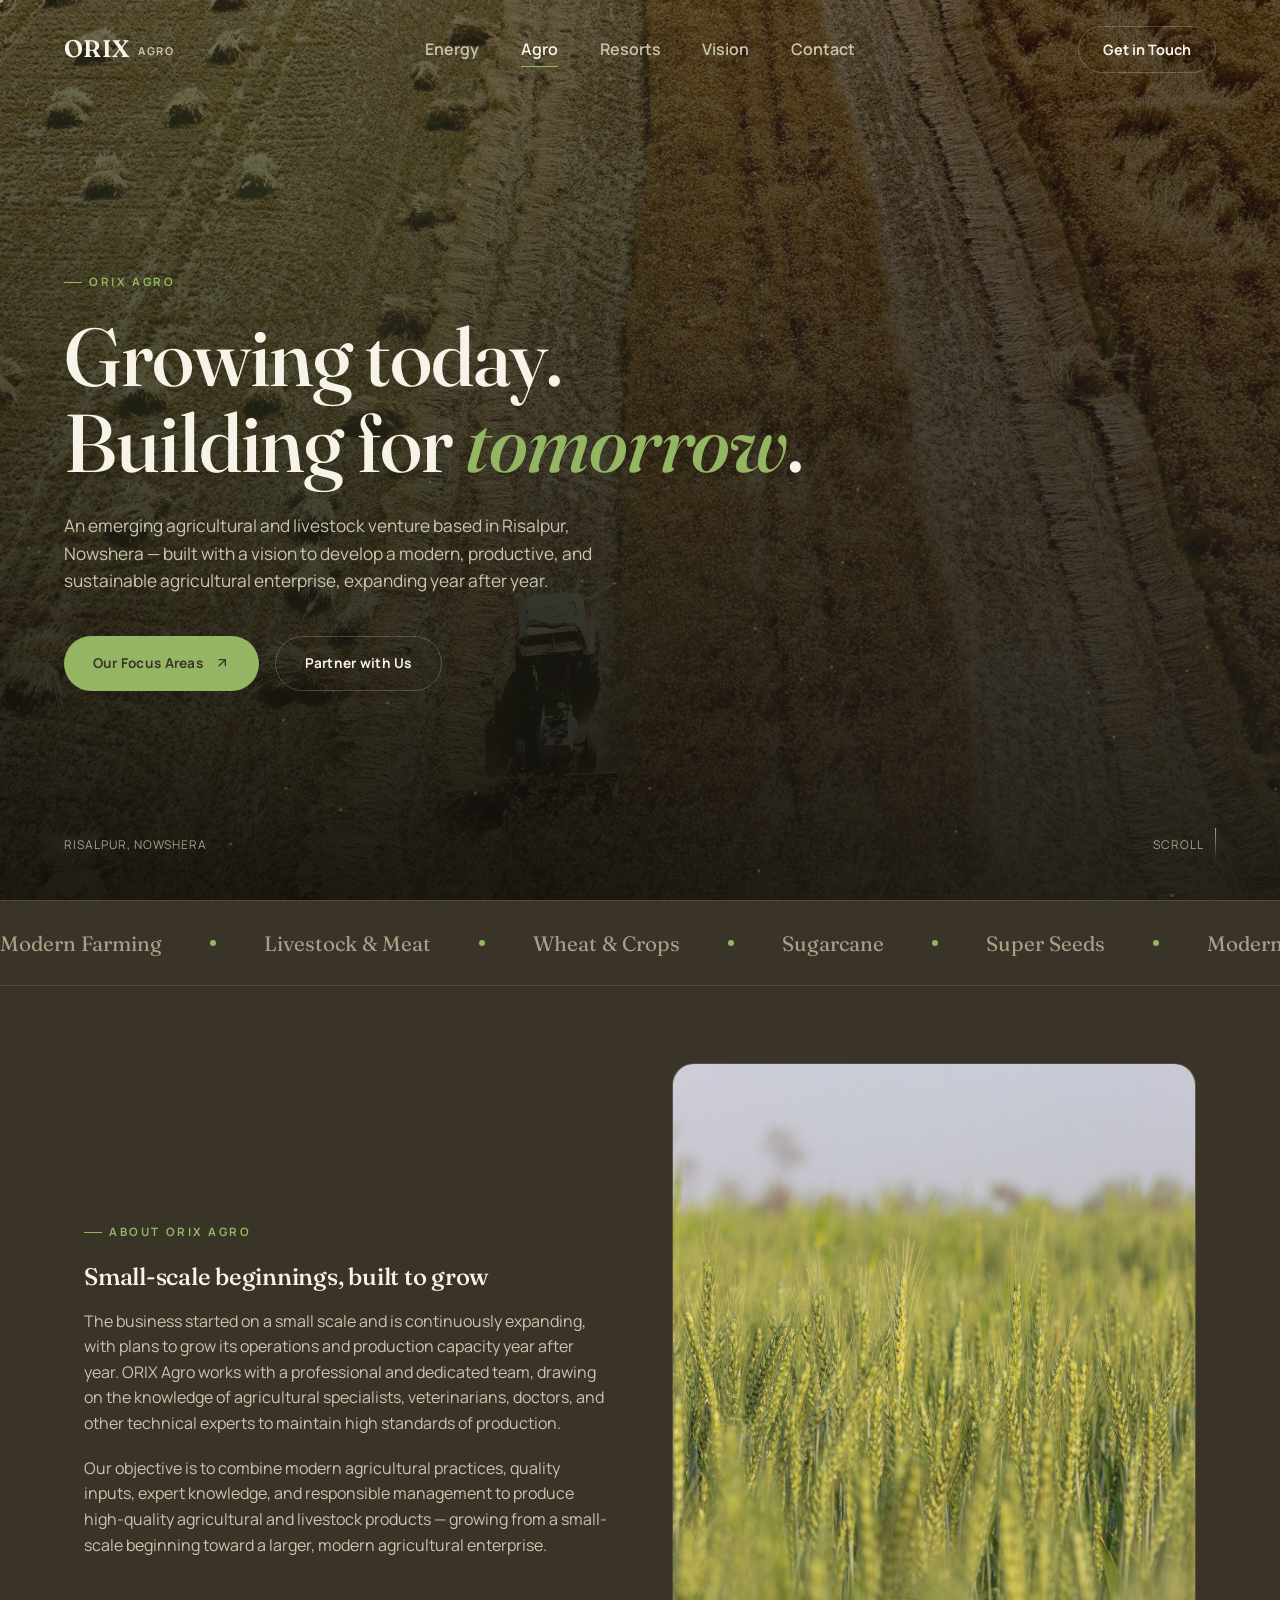
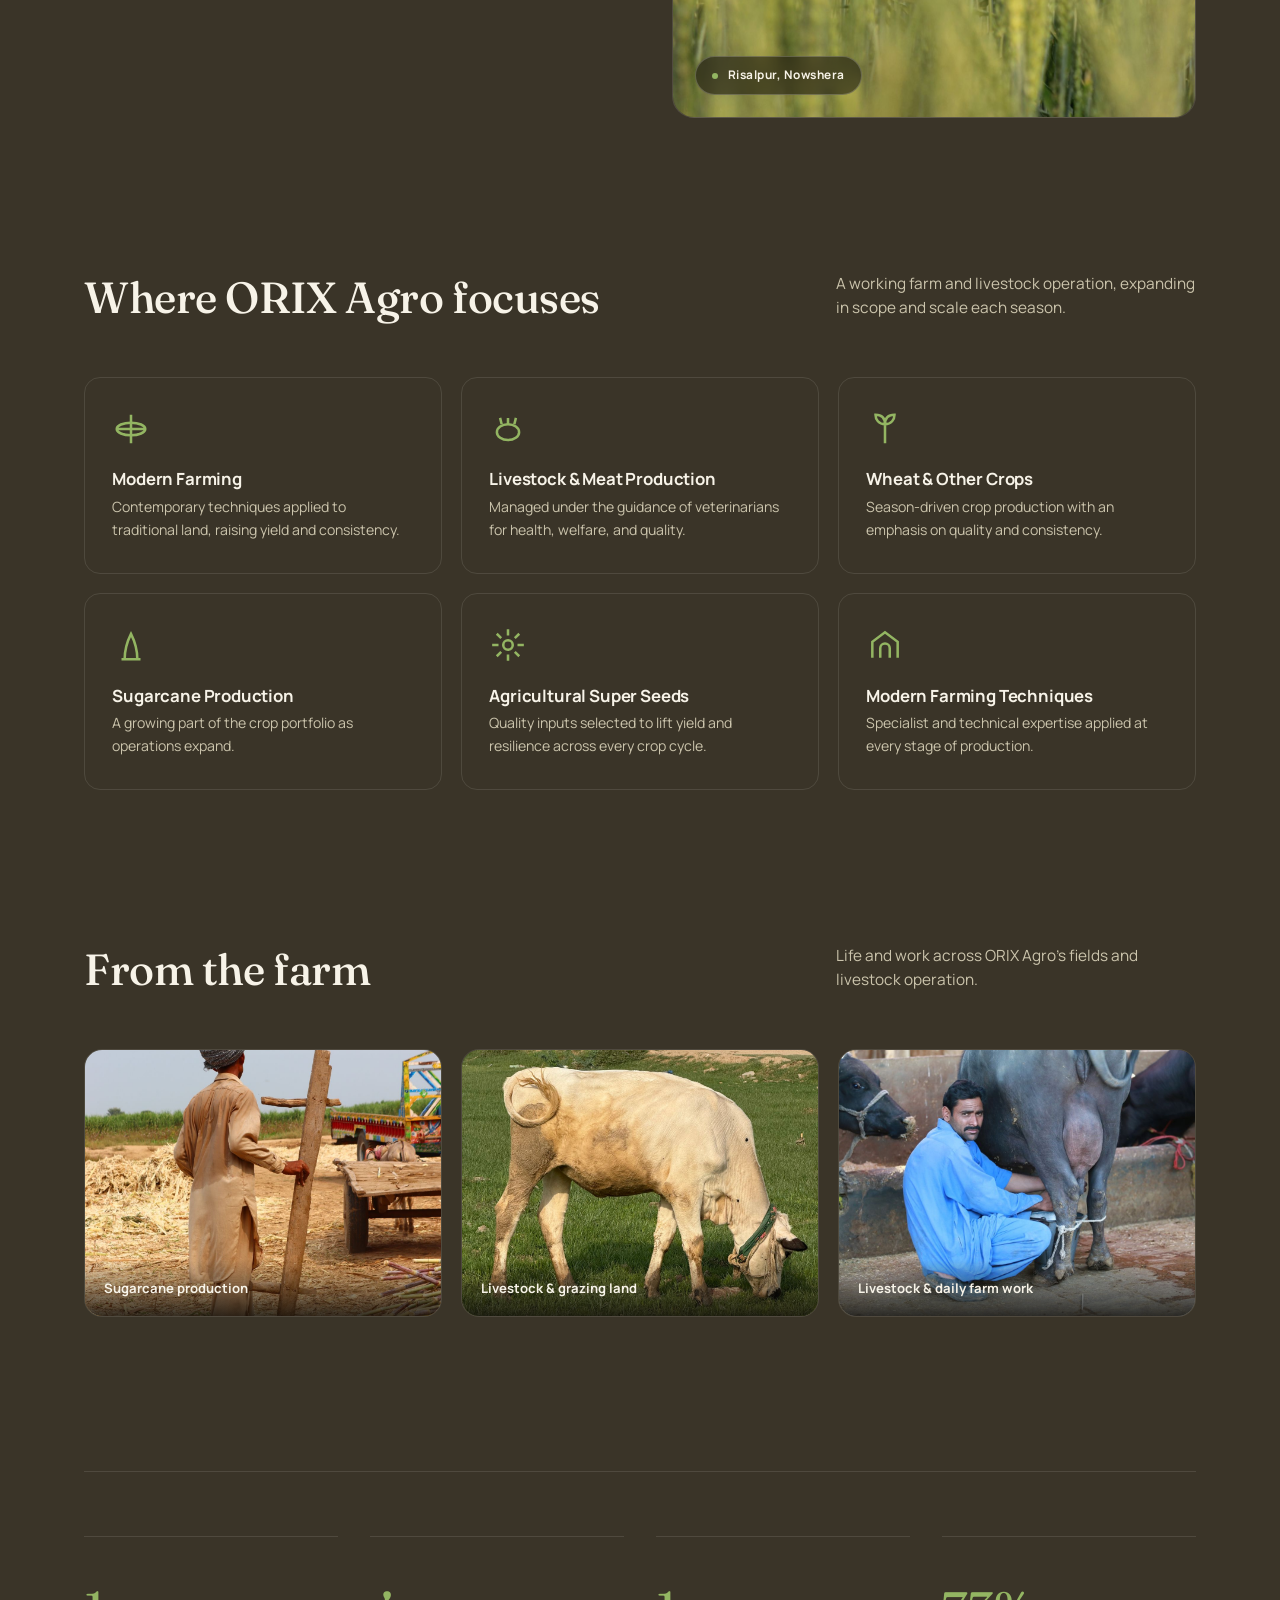
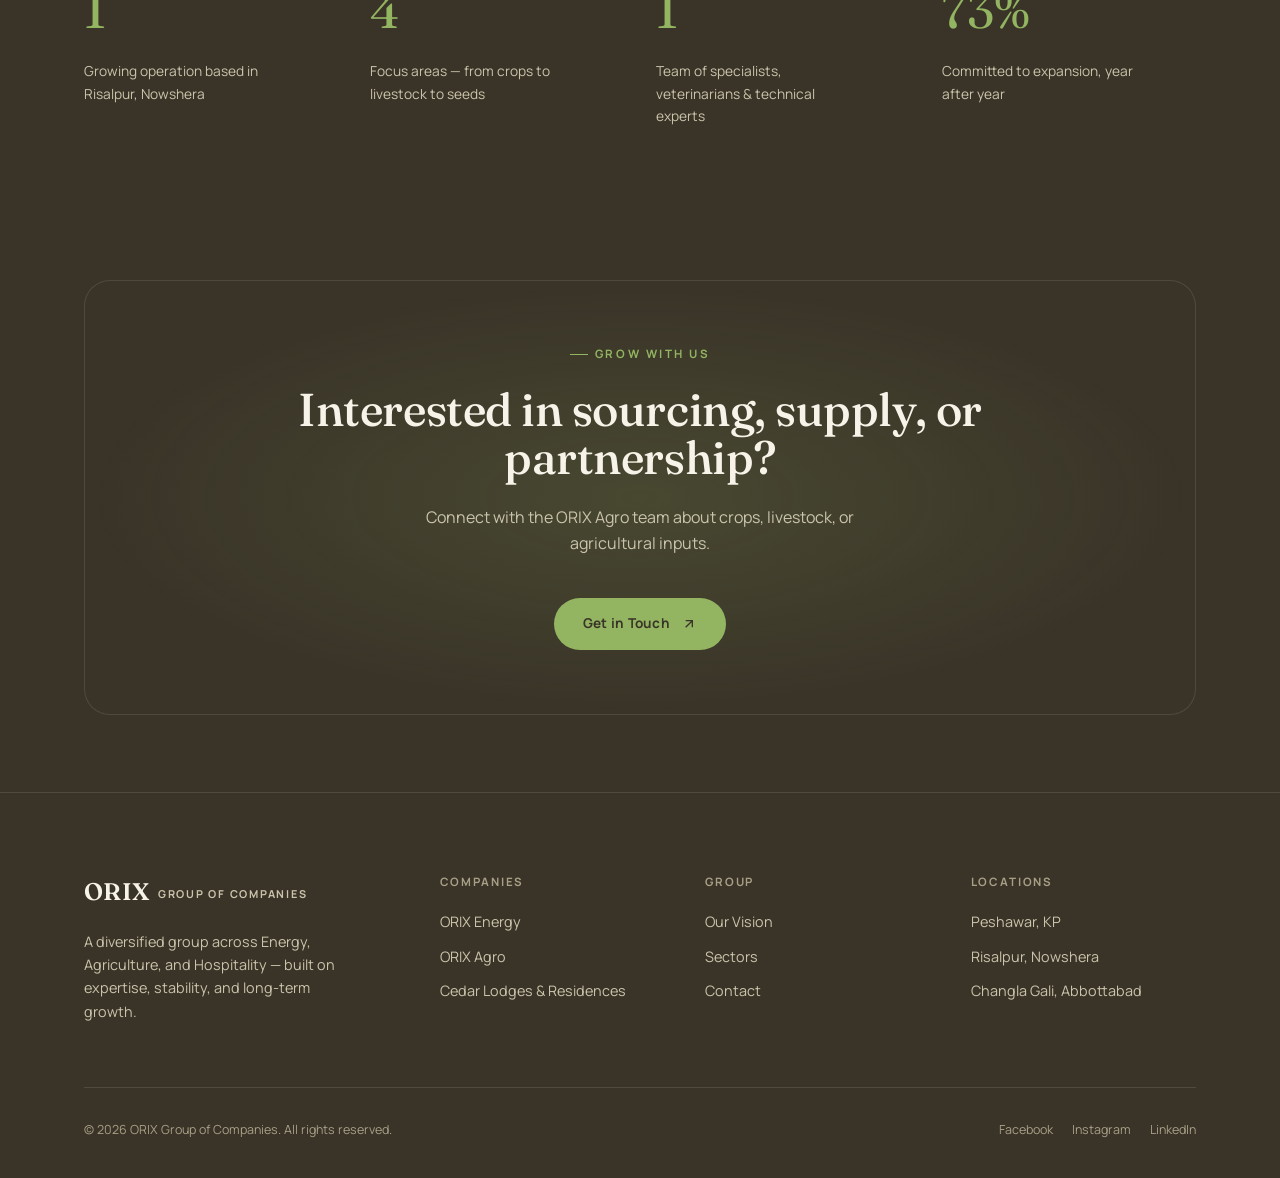
==== agro.html @ c9630747 "Initial commit: ORIX Group of Companies static site Multi-page marketing site for the group (Energy," ====
<!DOCTYPE html>
<html lang="en" data-sector="agro">
<head>
<meta charset="UTF-8">
<meta name="viewport" content="width=device-width, initial-scale=1.0">
<title>ORIX Agro — Modern Farming &amp; Livestock in Risalpur</title>
<meta name="description" content="ORIX Agro is an emerging agricultural and livestock venture in Risalpur, Nowshera — modern farming, livestock and meat production, wheat, sugarcane, and agricultural super seeds.">
<link rel="icon" href="data:image/svg+xml,<svg xmlns=%22http://www.w3.org/2000/svg%22 viewBox=%220 0 24 24%22><rect width=%2224%22 height=%2224%22 rx=%226%22 fill=%22%2393b562%22/><text x=%2212%22 y=%2217%22 font-size=%2214%22 text-anchor=%22middle%22 fill=%22%230a0b08%22 font-family=%22Georgia%22>O</text></svg>">
<link rel="stylesheet" href="css/style.css">
</head>
<body>

<div class="grain"></div>
<div class="progress"></div>
<div class="cursor-dot"></div>
<div class="cursor-ring"></div>

<div class="preloader">
  <div class="preloader-mark">ORIX<span></span></div>
</div>

<header class="nav">
  <a href="index.html" class="nav-logo"><b>ORIX</b><small>Agro</small></a>
  <nav class="nav-links">
    <a href="energy.html">Energy</a>
    <a href="agro.html" class="active">Agro</a>
    <a href="resorts.html">Resorts</a>
    <a href="index.html#vision">Vision</a>
    <a href="index.html#contact">Contact</a>
  </nav>
  <a href="index.html#contact" class="nav-cta">Get in Touch</a>
  <button class="nav-burger" aria-label="Menu"><span></span><span></span><span></span></button>
</header>

<div class="mobile-menu">
  <a href="energy.html">Energy</a>
  <a href="agro.html">Agro</a>
  <a href="resorts.html">Resorts</a>
  <a href="index.html#vision">Vision</a>
  <a href="index.html#contact">Contact</a>
</div>

<!-- ================= HERO ================= -->
<section class="hero">
  <div class="hero-photo" style="background-image:url('assets/agro/hero-farmland.jpg')"></div>
  <canvas></canvas>
  <div class="hero-veil"></div>
  <div class="hero-content">
    <div class="eyebrow reveal in">ORIX Agro</div>
    <h1 class="reveal in">Growing today.<br>Building for <em>tomorrow</em>.</h1>
    <p class="lead reveal in" style="--d:120ms">An emerging agricultural and livestock venture based in Risalpur, Nowshera — built with a vision to develop a modern, productive, and sustainable agricultural enterprise, expanding year after year.</p>
    <div class="hero-actions reveal in" style="--d:200ms">
      <a href="#focus" class="btn btn-primary">
        Our Focus Areas
        <svg viewBox="0 0 24 24" fill="none" stroke="currentColor" stroke-width="2"><path d="M7 17L17 7M7 7h10v10"/></svg>
      </a>
      <a href="index.html#contact" class="btn btn-ghost">Partner with Us</a>
    </div>
  </div>
  <div class="hero-foot">
    <span>Risalpur, Nowshera</span>
    <div class="scroll-cue"><span>Scroll</span><span class="line"></span></div>
  </div>
</section>

<div class="marquee">
  <div class="marquee-track">
    <span>Modern Farming <i></i></span>
    <span>Livestock &amp; Meat <i></i></span>
    <span>Wheat &amp; Crops <i></i></span>
    <span>Sugarcane <i></i></span>
    <span>Super Seeds <i></i></span>
    <span>Modern Farming <i></i></span>
    <span>Livestock &amp; Meat <i></i></span>
    <span>Wheat &amp; Crops <i></i></span>
    <span>Sugarcane <i></i></span>
    <span>Super Seeds <i></i></span>
  </div>
</div>

<!-- ================= ABOUT ================= -->
<section>
  <div class="container">
    <div class="split">
      <div class="split-text">
        <div class="eyebrow reveal">About ORIX Agro</div>
        <h2 class="reveal">Small-scale beginnings, built to grow</h2>
        <p class="reveal" style="--d:80ms">The business started on a small scale and is continuously expanding, with plans to grow its operations and production capacity year after year. ORIX Agro works with a professional and dedicated team, drawing on the knowledge of agricultural specialists, veterinarians, doctors, and other technical experts to maintain high standards of production.</p>
        <p class="reveal" style="--d:140ms">Our objective is to combine modern agricultural practices, quality inputs, expert knowledge, and responsible management to produce high-quality agricultural and livestock products — growing from a small-scale beginning toward a larger, modern agricultural enterprise.</p>
      </div>
      <div class="split-visual photo reveal" style="--d:100ms">
        <img src="assets/agro/green-wheat-field.jpg" alt="A lush green wheat field near Risalpur, Nowshera" loading="lazy">
        <div class="frame-tag"><i></i> Risalpur, Nowshera</div>
      </div>
    </div>
  </div>
</section>

<!-- ================= FOCUS AREAS ================= -->
<section id="focus">
  <div class="container">
    <div class="section-head">
      <h2 class="reveal">Where ORIX Agro focuses</h2>
      <p class="reveal" style="--d:80ms">A working farm and livestock operation, expanding in scope and scale each season.</p>
    </div>
    <div class="feature-grid">
      <div class="feature reveal" data-group="feat">
        <div class="icon"><svg viewBox="0 0 24 24" fill="none" stroke="currentColor" stroke-width="1.6"><path d="M3 12h18M3 12a9 4 0 0 1 18 0M3 12a9 4 0 0 0 18 0"/><path d="M12 3v18"/></svg></div>
        <h4>Modern Farming</h4>
        <p>Contemporary techniques applied to traditional land, raising yield and consistency.</p>
      </div>
      <div class="feature reveal" data-group="feat" style="--d:80ms">
        <div class="icon"><svg viewBox="0 0 24 24" fill="none" stroke="currentColor" stroke-width="1.6"><ellipse cx="12" cy="14" rx="7" ry="5"/><path d="M8 9l-1-4M16 9l1-4M12 9V5"/></svg></div>
        <h4>Livestock &amp; Meat Production</h4>
        <p>Managed under the guidance of veterinarians for health, welfare, and quality.</p>
      </div>
      <div class="feature reveal" data-group="feat" style="--d:160ms">
        <div class="icon"><svg viewBox="0 0 24 24" fill="none" stroke="currentColor" stroke-width="1.6"><path d="M12 21V9M12 9c-4 0-6-3-6-6 4 0 6 2 6 6ZM12 9c4 0 6-3 6-6-4 0-6 2-6 6Z"/></svg></div>
        <h4>Wheat &amp; Other Crops</h4>
        <p>Season-driven crop production with an emphasis on quality and consistency.</p>
      </div>
      <div class="feature reveal" data-group="feat" style="--d:240ms">
        <div class="icon"><svg viewBox="0 0 24 24" fill="none" stroke="currentColor" stroke-width="1.6"><path d="M8 21c0-7 2-12 4-16 2 4 4 9 4 16"/><path d="M6 21h12"/></svg></div>
        <h4>Sugarcane Production</h4>
        <p>A growing part of the crop portfolio as operations expand.</p>
      </div>
      <div class="feature reveal" data-group="feat" style="--d:320ms">
        <div class="icon"><svg viewBox="0 0 24 24" fill="none" stroke="currentColor" stroke-width="1.6"><circle cx="12" cy="12" r="3"/><path d="M12 2v4M12 18v4M4.9 4.9l2.8 2.8M16.3 16.3l2.8 2.8M2 12h4M18 12h4M4.9 19.1l2.8-2.8M16.3 7.7l2.8-2.8"/></svg></div>
        <h4>Agricultural Super Seeds</h4>
        <p>Quality inputs selected to lift yield and resilience across every crop cycle.</p>
      </div>
      <div class="feature reveal" data-group="feat" style="--d:400ms">
        <div class="icon"><svg viewBox="0 0 24 24" fill="none" stroke="currentColor" stroke-width="1.6"><path d="M4 20V10l8-6 8 6v10"/><path d="M9 20v-6a3 3 0 0 1 6 0v6"/></svg></div>
        <h4>Modern Farming Techniques</h4>
        <p>Specialist and technical expertise applied at every stage of production.</p>
      </div>
    </div>
  </div>
</section>

<!-- ================= GALLERY ================= -->
<section>
  <div class="container">
    <div class="section-head">
      <h2 class="reveal">From the farm</h2>
      <p class="reveal" style="--d:80ms">Life and work across ORIX Agro's fields and livestock operation.</p>
    </div>
    <div class="gallery-grid">
      <div class="gallery-item reveal" data-group="gal">
        <img src="assets/agro/sugarcane.jpg" alt="Farmer working in a sugarcane field" loading="lazy">
        <div class="cap">Sugarcane production</div>
      </div>
      <div class="gallery-item reveal" data-group="gal" style="--d:80ms">
        <img src="assets/agro/livestock.jpg" alt="Cattle grazing in a Punjab field" loading="lazy">
        <div class="cap">Livestock &amp; grazing land</div>
      </div>
      <div class="gallery-item reveal" data-group="gal" style="--d:160ms">
        <img src="assets/agro/livestock-milking.jpg" alt="Farm worker milking livestock at ORIX Agro" loading="lazy">
        <div class="cap">Livestock &amp; daily farm work</div>
      </div>
    </div>
  </div>
</section>

<!-- ================= TEAM / STATS ================= -->
<section>
  <div class="container">
    <div class="rule"></div>
    <div class="stats mt-lg">
      <div class="stat reveal" data-group="astats">
        <div class="num"><span data-count="1" data-suffix="">0</span></div>
        <div class="label">Growing operation based in Risalpur, Nowshera</div>
      </div>
      <div class="stat reveal" data-group="astats" style="--d:80ms">
        <div class="num"><span data-count="5">0</span></div>
        <div class="label">Focus areas — from crops to livestock to seeds</div>
      </div>
      <div class="stat reveal" data-group="astats" style="--d:160ms">
        <div class="num"><span data-count="1" data-suffix="">0</span></div>
        <div class="label">Team of specialists, veterinarians &amp; technical experts</div>
      </div>
      <div class="stat reveal" data-group="astats" style="--d:240ms">
        <div class="num"><span data-count="100" data-suffix="%">0</span></div>
        <div class="label">Committed to expansion, year after year</div>
      </div>
    </div>
  </div>
</section>

<!-- ================= CTA ================= -->
<section>
  <div class="container">
    <div class="cta-banner reveal">
      <div class="eyebrow" style="justify-content:center;">Grow with us</div>
      <h2>Interested in sourcing, supply, or partnership?</h2>
      <p>Connect with the ORIX Agro team about crops, livestock, or agricultural inputs.</p>
      <div class="hero-actions">
        <a href="index.html#contact" class="btn btn-primary">
          Get in Touch
          <svg viewBox="0 0 24 24" fill="none" stroke="currentColor" stroke-width="2"><path d="M7 17L17 7M7 7h10v10"/></svg>
        </a>
      </div>
    </div>
  </div>
</section>

<footer>
  <div class="container">
    <div class="footer-top">
      <div class="footer-brand">
        <a href="index.html" class="nav-logo"><b>ORIX</b><small>Group of Companies</small></a>
        <p>A diversified group across Energy, Agriculture, and Hospitality — built on expertise, stability, and long-term growth.</p>
      </div>
      <div class="footer-col">
        <h5>Companies</h5>
        <a href="energy.html">ORIX Energy</a>
        <a href="agro.html">ORIX Agro</a>
        <a href="resorts.html">Cedar Lodges &amp; Residences</a>
      </div>
      <div class="footer-col">
        <h5>Group</h5>
        <a href="index.html#vision">Our Vision</a>
        <a href="index.html#sectors">Sectors</a>
        <a href="index.html#contact">Contact</a>
      </div>
      <div class="footer-col">
        <h5>Locations</h5>
        <p>Peshawar, KP</p>
        <p>Risalpur, Nowshera</p>
        <p>Changla Gali, Abbottabad</p>
      </div>
    </div>
    <div class="footer-bottom">
      <span>© 2026 ORIX Group of Companies. All rights reserved.</span>
      <div class="socials">
        <a href="#">Facebook</a>
        <a href="#">Instagram</a>
        <a href="#">LinkedIn</a>
      </div>
    </div>
  </div>
</footer>

<script src="js/main.js"></script>
</body>
</html>
---- css/style.css ----
/* ============================================================
   ORIX GROUP — shared stylesheet
   ============================================================ */

@import url('https://fonts.googleapis.com/css2?family=Fraunces:opsz,wght@9..144,300..700&family=Manrope:wght@400;500;600;700;800&display=swap');

:root{
  --ink:#3a3428;
  --ink-2:#443e2f;
  --ink-3:#4e4837;
  --paper:#f7f3e8;
  --paper-dim:#cbc4ac;
  --paper-faint:#a89f87;
  --line:rgba(247,243,232,0.11);
  --line-strong:rgba(247,243,232,0.22);
  --gold:#c9a24b;
  --gold-2:#e9cd82;

  --accent:#c9a24b;
  --accent-soft:rgba(201,162,75,0.14);
  --accent-2:#7fb0c9;

  --serif:'Fraunces', Georgia, serif;
  --sans:'Manrope', -apple-system, BlinkMacSystemFont, 'Segoe UI', sans-serif;

  --container: 1240px;
  --pad: clamp(1.5rem, 5vw, 4rem);
  --ease: cubic-bezier(.16,.84,.36,1);
}

html[data-sector="energy"]{
  --accent:#e3a23a;
  --accent-soft:rgba(227,162,58,0.16);
  --accent-2:#4fb6e6;
}
html[data-sector="agro"]{
  --accent:#93b562;
  --accent-soft:rgba(147,181,98,0.16);
  --accent-2:#d9b36c;
}
html[data-sector="resorts"]{
  --accent:#5a9678;
  --accent-soft:rgba(90,150,120,0.18);
  --accent-2:#b5793b;
}

*{margin:0;padding:0;box-sizing:border-box;}
html{
  scroll-behavior:smooth;
  background:var(--ink);
}
body{
  background:var(--ink);
  color:var(--paper);
  font-family:var(--sans);
  font-size:16px;
  line-height:1.6;
  -webkit-font-smoothing:antialiased;
  overflow-x:hidden;
  min-height:100vh;
}
img{max-width:100%;display:block;}
a{color:inherit;text-decoration:none;}
ul{list-style:none;}
button{font:inherit;background:none;border:none;color:inherit;cursor:pointer;}
::selection{background:var(--accent);color:var(--ink);}

h1,h2,h3,h4{
  font-family:var(--serif);
  font-weight:500;
  letter-spacing:-0.01em;
  line-height:1.05;
}

.container{
  max-width:var(--container);
  margin:0 auto;
  padding:0 var(--pad);
}

.eyebrow{
  display:flex;
  align-items:center;
  gap:.6em;
  font-family:var(--sans);
  font-size:.72rem;
  font-weight:700;
  letter-spacing:.22em;
  text-transform:uppercase;
  color:var(--accent);
  margin-bottom:1.4rem;
}
.eyebrow::before{
  content:'';
  width:1.6em;
  height:1px;
  background:var(--accent);
  display:block;
}

/* ---------- grain overlay ---------- */
.grain{
  position:fixed;
  inset:0;
  z-index:9990;
  pointer-events:none;
  opacity:.05;
  mix-blend-mode:overlay;
  background-image:url("data:image/svg+xml;utf8,<svg xmlns='http://www.w3.org/2000/svg' width='140' height='140'><filter id='n'><feTurbulence type='fractalNoise' baseFrequency='0.9' numOctaves='2' stitchTiles='stitch'/></filter><rect width='100%25' height='100%25' filter='url(%23n)'/></svg>");
}

/* ---------- scroll progress ---------- */
.progress{
  position:fixed;
  top:0; left:0;
  height:2px;
  width:0%;
  background:linear-gradient(90deg,var(--accent),var(--gold-2));
  z-index:9999;
  transition:width .08s linear;
}

/* ---------- custom cursor ---------- */
.cursor-dot,.cursor-ring{
  position:fixed;
  top:0;left:0;
  pointer-events:none;
  z-index:9998;
  border-radius:50%;
  transform:translate(-50%,-50%);
  will-change:transform;
}
.cursor-dot{
  width:6px;height:6px;
  background:var(--accent);
}
.cursor-ring{
  width:32px;height:32px;
  border:1px solid var(--line-strong);
  transition:width .25s var(--ease), height .25s var(--ease), border-color .25s var(--ease), opacity .25s;
}
.cursor-ring.is-active{
  width:56px;height:56px;
  border-color:var(--accent);
}
@media (pointer:coarse){
  .cursor-dot,.cursor-ring{display:none;}
}

/* ---------- preloader ---------- */
.preloader{
  position:fixed;inset:0;
  background:var(--ink);
  z-index:10000;
  display:flex;
  align-items:center;
  justify-content:center;
  transition:opacity .6s var(--ease), visibility .6s;
}
.preloader.done{opacity:0;visibility:hidden;}
.preloader-mark{
  font-family:var(--serif);
  font-size:1.6rem;
  letter-spacing:.05em;
  color:var(--paper);
  display:flex;
  gap:.5rem;
  align-items:baseline;
}
.preloader-mark span{
  display:inline-block;
  width:6px;height:6px;
  border-radius:50%;
  background:var(--accent);
  animation:pulse 1.1s ease-in-out infinite;
}

@keyframes pulse{
  0%,100%{transform:scale(1);opacity:1;}
  50%{transform:scale(1.6);opacity:.4;}
}

/* ---------- navbar ---------- */
.nav{
  position:fixed;
  top:0;left:0;right:0;
  z-index:900;
  padding:1.6rem var(--pad);
  display:grid;
  grid-template-columns:1fr auto 1fr;
  align-items:center;
  transition:padding .4s var(--ease), background .4s var(--ease), border-color .4s var(--ease);
  border-bottom:1px solid transparent;
}
.nav.scrolled{
  padding:1rem var(--pad);
  background:rgba(58,52,40,0.86);
  backdrop-filter:blur(14px) saturate(140%);
  border-bottom:1px solid var(--line);
}
.nav-logo{
  grid-column:1;
  justify-self:start;
  font-family:var(--serif);
  font-size:1.5rem;
  letter-spacing:.02em;
  display:flex;
  align-items:baseline;
  gap:.5rem;
}
.nav-logo b{font-weight:600;}
.nav-logo small{
  font-family:var(--sans);
  font-size:.68rem;
  letter-spacing:.16em;
  color:var(--paper-dim);
  font-weight:700;
  text-transform:uppercase;
  transform:translateY(-2px);
}
.nav-links{
  grid-column:2;
  justify-self:center;
  display:flex;
  align-items:center;
  gap:2.6rem;
}
.nav-links a{
  position:relative;
  font-size:1rem;
  font-weight:600;
  color:var(--paper-dim);
  transition:color .3s;
  padding:.3rem 0;
}
.nav-links a::after{
  content:'';
  position:absolute;
  left:0;bottom:0;
  width:0%;height:1px;
  background:var(--accent);
  transition:width .35s var(--ease);
}
.nav-links a:hover,.nav-links a.active{color:var(--paper);}
.nav-links a:hover::after,.nav-links a.active::after{width:100%;}

.nav-cta{
  grid-column:3;
  justify-self:end;
  border:1px solid var(--line-strong);
  padding:.7rem 1.5rem;
  border-radius:999px;
  font-size:.9rem;
  font-weight:700;
  transition:border-color .3s, background .3s;
}
.nav-cta:hover{border-color:var(--accent);background:var(--accent-soft);}

.nav-burger{
  grid-column:3;
  justify-self:end;
  display:none;
  flex-direction:column;
  gap:5px;
  width:26px;
  z-index:901;
}
.nav-burger span{
  height:1px;width:100%;
  background:var(--paper);
  transition:transform .3s var(--ease), opacity .3s;
}

.mobile-menu{
  position:fixed;
  inset:0;
  background:var(--ink-2);
  z-index:850;
  display:flex;
  flex-direction:column;
  align-items:flex-start;
  justify-content:center;
  gap:1.6rem;
  padding:0 var(--pad);
  transform:translateY(-100%);
  transition:transform .5s var(--ease);
}
.mobile-menu.open{transform:translateY(0);}
.mobile-menu a{
  font-family:var(--serif);
  font-size:2.2rem;
  color:var(--paper-dim);
}
.mobile-menu a:hover{color:var(--accent);}

/* ---------- buttons ---------- */
.btn{
  display:inline-flex;
  align-items:center;
  gap:.7rem;
  padding:.95rem 1.8rem;
  border-radius:999px;
  font-size:.85rem;
  font-weight:700;
  letter-spacing:.02em;
  position:relative;
  overflow:hidden;
  transition:transform .25s var(--ease);
}
.btn-primary{
  background:var(--accent);
  color:var(--ink);
}
.btn-primary:hover{transform:translateY(-2px);}
.btn-ghost{
  border:1px solid var(--line-strong);
  color:var(--paper);
}
.btn-ghost:hover{border-color:var(--accent);color:var(--accent);}
.btn svg{width:16px;height:16px;transition:transform .3s var(--ease);}
.btn:hover svg{transform:translate(3px,-3px);}

/* ---------- hero ---------- */
.hero{
  position:relative;
  min-height:100vh;
  display:flex;
  flex-direction:column;
  justify-content:center;
  padding:8rem var(--pad) 4rem;
  overflow:hidden;
}
.hero-photo{
  position:absolute;
  inset:0;
  z-index:0;
  background-size:cover;
  background-position:center;
}
.hero-photo::after{
  content:'';
  position:absolute;
  inset:0;
  background:linear-gradient(180deg, rgba(18,16,11,.62) 0%, rgba(18,16,11,.82) 60%, rgba(18,16,11,.94) 100%);
}
.hero-photo.triptych{display:flex;}
.hero-photo.triptych > div{
  flex:1;
  height:100%;
  background-size:cover;
  background-position:center;
  filter:grayscale(30%) brightness(.72) contrast(1.08);
}
.hero-photo.triptych > div:not(:last-child){
  border-right:1px solid rgba(10,9,6,.5);
}
.hero-photo.triptych .tint{
  position:absolute;
  inset:0;
  background:var(--gold);
  mix-blend-mode:color;
  opacity:.22;
  pointer-events:none;
}
.hero canvas{
  position:absolute;
  inset:0;
  z-index:1;
  opacity:.5;
}
.hero-veil{
  position:absolute;
  inset:0;
  z-index:1;
  background:radial-gradient(circle at 20% 20%, var(--accent-soft), transparent 55%),
              radial-gradient(circle at 85% 80%, rgba(244,241,230,.05), transparent 45%);
}
.hero-content{position:relative;z-index:2;max-width:900px;}
.hero-content .eyebrow{color:var(--accent);}
.hero h1{
  font-size:clamp(2.6rem, 6.4vw, 5.4rem);
  color:var(--paper);
}
.hero h1 em{
  font-style:italic;
  color:var(--accent);
}
.hero p.lead{
  margin-top:1.6rem;
  max-width:560px;
  font-size:1.08rem;
  color:var(--paper-dim);
}
.hero-actions{
  margin-top:2.6rem;
  display:flex;
  gap:1rem;
  flex-wrap:wrap;
}
.hero-foot{
  position:absolute;
  bottom:2.4rem;
  left:var(--pad);
  right:var(--pad);
  z-index:2;
  display:flex;
  justify-content:space-between;
  align-items:center;
  color:var(--paper-faint);
  font-size:.75rem;
  letter-spacing:.08em;
  text-transform:uppercase;
}
.scroll-cue{
  display:flex;
  align-items:center;
  gap:.7rem;
}
.scroll-cue .line{
  width:1px;height:34px;
  background:linear-gradient(var(--paper-faint), transparent);
  position:relative;
  overflow:hidden;
}
.scroll-cue .line::after{
  content:'';
  position:absolute;
  top:-100%;left:0;
  width:100%;height:100%;
  background:var(--accent);
  animation:scrollcue 2.4s ease-in-out infinite;
}
@keyframes scrollcue{
  0%{top:-100%;}
  60%{top:100%;}
  100%{top:100%;}
}

/* ---------- sections ---------- */
section{
  position:relative;
  padding:clamp(3.5rem, 6vw, 5.5rem) 0;
}
.section-head{
  display:flex;
  justify-content:space-between;
  align-items:flex-end;
  gap:2rem;
  margin-bottom:3.5rem;
  flex-wrap:wrap;
}
.section-head h2{
  font-size:clamp(1.9rem, 3.4vw, 2.8rem);
  max-width:640px;
}
.section-head p{
  max-width:360px;
  color:var(--paper-dim);
  font-size:.96rem;
}

/* ---------- reveal ---------- */
.reveal{
  opacity:0;
  transform:translateY(28px);
  transition:opacity .8s var(--ease), transform .8s var(--ease);
  transition-delay:var(--d, 0ms);
}
.reveal.in{opacity:1;transform:translateY(0);}

/* ---------- divider strip ---------- */
.rule{
  height:1px;
  background:var(--line);
  width:100%;
}

/* ---------- marquee ---------- */
.marquee{
  border-top:1px solid var(--line);
  border-bottom:1px solid var(--line);
  padding:1.6rem 0;
  overflow:hidden;
  white-space:nowrap;
}
.marquee-track{
  display:inline-flex;
  gap:3rem;
  animation:marquee 28s linear infinite;
}
.marquee-track span{
  font-family:var(--serif);
  font-size:1.3rem;
  color:var(--paper-faint);
  display:flex;
  align-items:center;
  gap:3rem;
}
.marquee-track span i{
  width:6px;height:6px;
  border-radius:50%;
  background:var(--accent);
  display:inline-block;
}
@keyframes marquee{
  from{transform:translateX(0);}
  to{transform:translateX(-50%);}
}

/* ---------- stats ---------- */
.stats{
  display:grid;
  grid-template-columns:repeat(4,1fr);
  gap:2rem;
}
.stat{
  padding:2rem 0 0;
  border-top:1px solid var(--line);
}
.stat .num{
  font-family:var(--serif);
  font-size:clamp(2.2rem,4vw,3.2rem);
  color:var(--accent);
  display:flex;
  align-items:baseline;
  gap:.15rem;
}
.stat .label{
  margin-top:.6rem;
  color:var(--paper-dim);
  font-size:.86rem;
  max-width:200px;
}

/* ---------- sector cards (home) ---------- */
.sector-grid{
  display:grid;
  grid-template-columns:repeat(3,1fr);
  gap:1.5rem;
}
.sector-card{
  position:relative;
  border:1px solid var(--line);
  border-radius:22px;
  display:flex;
  flex-direction:column;
  overflow:hidden;
  transition:border-color .4s var(--ease), transform .5s var(--ease);
  background:linear-gradient(160deg, var(--ink-2), var(--ink) 70%);
}
.sector-card:hover{
  transform:translateY(-6px);
  border-color:var(--card-accent, var(--accent));
}
.sector-card .card-photo{
  position:relative;
  aspect-ratio:16/10;
  overflow:hidden;
}
.sector-card .card-photo img{
  width:100%;height:100%;
  object-fit:cover;
  display:block;
  transition:transform .7s var(--ease);
}
.sector-card:hover .card-photo img{transform:scale(1.07);}
.sector-card .card-photo::after{
  content:'';
  position:absolute;inset:0;
  background:linear-gradient(180deg, rgba(10,9,6,0) 50%, var(--ink-2) 100%);
}
.sector-card .card-body{
  position:relative;
  flex:1;
  padding:1.7rem 2rem 2.2rem;
  display:flex;
  flex-direction:column;
  justify-content:space-between;
}
.sector-card .glow{
  position:absolute;
  top:-60%;right:-30%;
  width:75%;height:75%;
  background:radial-gradient(circle, var(--card-accent, var(--accent)) 0%, transparent 70%);
  opacity:.16;
  transition:opacity .4s;
}
.sector-card:hover .glow{opacity:.3;}
.sector-card .icon{
  width:44px;height:44px;
  color:var(--card-accent, var(--accent));
  position:relative;
  z-index:1;
}
.sector-card .icon svg{width:100%;height:100%;}
.sector-card .tag{
  position:relative;z-index:1;
  font-size:.72rem;
  letter-spacing:.16em;
  text-transform:uppercase;
  color:var(--card-accent, var(--accent));
  font-weight:700;
  margin:1.2rem 0 .5rem;
}
.sector-card h3{
  position:relative;z-index:1;
  font-size:1.6rem;
  margin-bottom:.7rem;
}
.sector-card p{
  position:relative;z-index:1;
  color:var(--paper-dim);
  font-size:.92rem;
  margin-bottom:1.6rem;
}
.sector-card .go{
  position:relative;z-index:1;
  display:flex;
  align-items:center;
  gap:.6rem;
  font-size:.82rem;
  font-weight:700;
  color:var(--paper);
}
.sector-card .go svg{
  width:14px;height:14px;
  transition:transform .3s var(--ease);
}
.sector-card:hover .go svg{transform:translate(4px,-4px);}

/* ---------- pillars / values ---------- */
.pillars{
  display:grid;
  grid-template-columns:repeat(4,1fr);
  gap:1px;
  background:var(--line);
  border:1px solid var(--line);
  border-radius:18px;
  overflow:hidden;
}
.pillar{
  background:var(--ink);
  padding:2.4rem 1.8rem;
  transition:background .3s;
}
.pillar:hover{background:var(--ink-2);}
.pillar .n{
  font-family:var(--serif);
  color:var(--paper-faint);
  font-size:.9rem;
  margin-bottom:1.4rem;
}
.pillar h4{font-size:1.15rem;margin-bottom:.6rem;}
.pillar p{color:var(--paper-dim);font-size:.88rem;}

/* ---------- feature list (sector pages) ---------- */
.feature-grid{
  display:grid;
  grid-template-columns:repeat(3,1fr);
  gap:1.2rem;
}
.feature{
  border:1px solid var(--line);
  border-radius:16px;
  padding:2rem 1.7rem;
  transition:border-color .35s, transform .35s var(--ease);
}
.feature:hover{
  border-color:var(--accent);
  transform:translateY(-4px);
}
.feature .icon{
  width:38px;height:38px;
  color:var(--accent);
  margin-bottom:1.4rem;
}
.feature .icon svg{width:100%;height:100%;}
.feature h4{font-size:1.05rem;margin-bottom:.5rem;font-family:var(--sans);font-weight:700;}
.feature p{color:var(--paper-dim);font-size:.88rem;}

/* ---------- split (image-panel + text) ---------- */
.split{
  display:grid;
  grid-template-columns:1fr 1fr;
  gap:4rem;
  align-items:center;
}
.split.reverse{direction:rtl;}
.split.reverse > *{direction:ltr;}
.split-visual{
  position:relative;
  aspect-ratio:4/5;
  border-radius:22px;
  overflow:hidden;
  border:1px solid var(--line);
  background:linear-gradient(160deg,var(--ink-3),var(--ink));
  display:flex;
  align-items:center;
  justify-content:center;
}
.split-visual svg{width:56%;height:56%;color:var(--accent);opacity:.9;}
.split-visual.photo{display:block;}
.split-visual.photo img{
  width:100%;height:100%;
  object-fit:cover;
  display:block;
}
.split.split-equal{align-items:start;}
.split.split-equal .split-visual{aspect-ratio:auto;height:clamp(360px, 34vw, 460px);}
.split-visual.mosaic{
  display:grid;
  grid-template-columns:minmax(0,1fr) minmax(0,1fr);
  grid-template-rows:minmax(0,1fr) minmax(0,1fr);
  gap:6px;
}
.split-visual.mosaic img{
  width:100%;height:100%;
  min-width:0;
  min-height:0;
  object-fit:cover;
  display:block;
  transition:transform .7s var(--ease);
}
.split-visual.mosaic img:hover{transform:scale(1.06);}
.split-visual.mosaic .m-a{grid-column:1/3;grid-row:1;}
.split-visual.mosaic .m-b{grid-column:1;grid-row:2;}
.split-visual.mosaic .m-c{grid-column:2;grid-row:2;}
.split-visual .frame-tag{
  position:absolute;
  left:1.4rem;bottom:1.4rem;
  z-index:2;
  display:flex;
  align-items:center;
  gap:.6rem;
  padding:.55rem 1rem;
  border-radius:999px;
  background:rgba(20,18,12,.55);
  backdrop-filter:blur(8px);
  border:1px solid var(--line-strong);
  font-size:.74rem;
  font-weight:700;
  letter-spacing:.04em;
  color:var(--paper);
}
.split-visual .frame-tag i{width:6px;height:6px;border-radius:50%;background:var(--accent);display:inline-block;}

/* ---------- gallery ---------- */
.gallery-grid{
  display:grid;
  grid-template-columns:repeat(3,1fr);
  gap:1.2rem;
}
.gallery-item{
  position:relative;
  border-radius:18px;
  overflow:hidden;
  aspect-ratio:4/3;
  border:1px solid var(--line);
}
.gallery-item img{
  width:100%;height:100%;
  object-fit:cover;
  display:block;
  transition:transform .7s var(--ease);
}
.gallery-item:hover img{transform:scale(1.08);}
.gallery-item .cap{
  position:absolute;
  left:0;right:0;bottom:0;
  padding:1.1rem 1.2rem;
  background:linear-gradient(180deg, transparent, rgba(15,13,9,.82));
  font-size:.82rem;
  font-weight:700;
  color:var(--paper);
}
.gallery-item.tall{grid-row:span 2;}
.split-visual .ring{
  position:absolute;
  border:1px solid var(--line-strong);
  border-radius:50%;
}
.split-text p{color:var(--paper-dim);margin-top:1.2rem;font-size:1rem;}
.split-text ul{margin-top:1.6rem;display:flex;flex-direction:column;gap:.9rem;}
.split-text li{
  display:flex;
  gap:.8rem;
  align-items:flex-start;
  font-size:.92rem;
  color:var(--paper);
}
.split-text li svg{width:16px;height:16px;color:var(--accent);margin-top:.2rem;flex-shrink:0;}

/* ---------- locations ---------- */
.locations{
  display:grid;
  grid-template-columns:repeat(3,1fr);
  gap:1.2rem;
}
.location{
  border-top:1px solid var(--line);
  padding-top:1.6rem;
}
.location .pin{width:26px;height:26px;color:var(--accent);margin-bottom:1rem;}
.location .pin svg{width:100%;height:100%;}
.location .city{font-family:var(--serif);font-size:1.3rem;color:var(--accent);}
.location p{color:var(--paper-dim);font-size:.88rem;margin-top:.5rem;}

/* ---------- cta banner ---------- */
.cta-banner{
  border-radius:26px;
  border:1px solid var(--line);
  padding:4rem var(--pad);
  text-align:center;
  background:radial-gradient(ellipse at center, var(--accent-soft), transparent 70%);
}
.cta-banner h2{font-size:clamp(1.9rem,3.6vw,3rem);max-width:700px;margin:0 auto 1.4rem;}
.cta-banner p{color:var(--paper-dim);max-width:480px;margin:0 auto 2.2rem;}
.cta-banner .hero-actions{justify-content:center;}

/* ---------- footer ---------- */
footer{
  border-top:1px solid var(--line);
  padding:5rem 0 2.4rem;
}
.footer-top{
  display:grid;
  grid-template-columns:1.4fr 1fr 1fr 1fr;
  gap:2.5rem;
  padding-bottom:4rem;
}
.footer-brand .nav-logo{margin-bottom:1.2rem;}
.footer-brand p{color:var(--paper-dim);font-size:.9rem;max-width:280px;}
.footer-col h5{
  font-size:.72rem;
  letter-spacing:.16em;
  text-transform:uppercase;
  color:var(--paper-faint);
  margin-bottom:1.2rem;
}
.footer-col a, .footer-col p{
  display:block;
  color:var(--paper-dim);
  font-size:.9rem;
  margin-bottom:.7rem;
  transition:color .3s;
}
.footer-col a:hover{color:var(--accent);}
.footer-bottom{
  display:flex;
  justify-content:space-between;
  align-items:center;
  padding-top:2rem;
  border-top:1px solid var(--line);
  color:var(--paper-faint);
  font-size:.78rem;
  flex-wrap:wrap;
  gap:1rem;
}
.footer-bottom .socials{display:flex;gap:1.2rem;}

/* ---------- contact / form ---------- */
.contact-grid{
  display:grid;
  grid-template-columns:1fr 1fr;
  gap:4rem;
}
.field{
  margin-bottom:1.3rem;
}
.field label{
  display:block;
  font-size:.76rem;
  letter-spacing:.1em;
  text-transform:uppercase;
  color:var(--paper-faint);
  margin-bottom:.6rem;
}
.field input,.field textarea,.field select{
  width:100%;
  background:transparent;
  border:none;
  border-bottom:1px solid var(--line-strong);
  padding:.8rem 0;
  color:var(--paper);
  font-family:var(--sans);
  font-size:.95rem;
  transition:border-color .3s;
}
.field input:focus,.field textarea:focus,.field select:focus{
  outline:none;
  border-color:var(--accent);
}
.field select option{background:var(--ink-2);color:var(--paper);}
.contact-info .row{
  display:flex;
  gap:1.2rem;
  padding:1.4rem 0;
  border-top:1px solid var(--line);
}
.contact-info .row svg{width:20px;height:20px;color:var(--accent);flex-shrink:0;margin-top:.2rem;}
.contact-info .row h5{font-size:.95rem;margin-bottom:.3rem;font-family:var(--sans);}
.contact-info .row p{color:var(--paper-dim);font-size:.88rem;}
.response-note{
  display:flex;
  align-items:center;
  gap:1rem;
  margin-top:2rem;
  padding:1.3rem 1.5rem;
  border:1px solid var(--line-strong);
  border-radius:16px;
  background:var(--accent-soft);
}
.response-note svg{width:22px;height:22px;color:var(--accent);flex-shrink:0;}
.response-note p{font-size:.88rem;color:var(--paper);font-weight:600;}

/* ---------- utility ---------- */
.text-accent{color:var(--accent);}
.mt-lg{margin-top:4rem;}

/* ============================================================
   RESPONSIVE
   ============================================================ */
@media (max-width:1024px){
  .sector-grid{grid-template-columns:1fr;}
  .pillars{grid-template-columns:repeat(2,1fr);}
  .feature-grid{grid-template-columns:repeat(2,1fr);}
  .stats{grid-template-columns:repeat(2,1fr);}
  .split{grid-template-columns:1fr;gap:2.5rem;}
  .split.reverse{direction:ltr;}
  .locations{grid-template-columns:1fr;}
  .footer-top{grid-template-columns:1fr 1fr;gap:2rem;}
  .contact-grid{grid-template-columns:1fr;gap:2.5rem;}
  .gallery-grid{grid-template-columns:1fr 1fr;}
  .gallery-item.tall{grid-row:auto;}
}
@media (max-width:720px){
  .nav-links{display:none;}
  .nav-cta{display:none;}
  .nav-burger{display:flex;}
  .pillars{grid-template-columns:1fr;}
  .feature-grid{grid-template-columns:1fr;}
  .section-head{flex-direction:column;align-items:flex-start;}
  .footer-top{grid-template-columns:1fr;}
  .hero-foot{flex-direction:column;align-items:flex-start;gap:1rem;}
  .gallery-grid{grid-template-columns:1fr;}
}
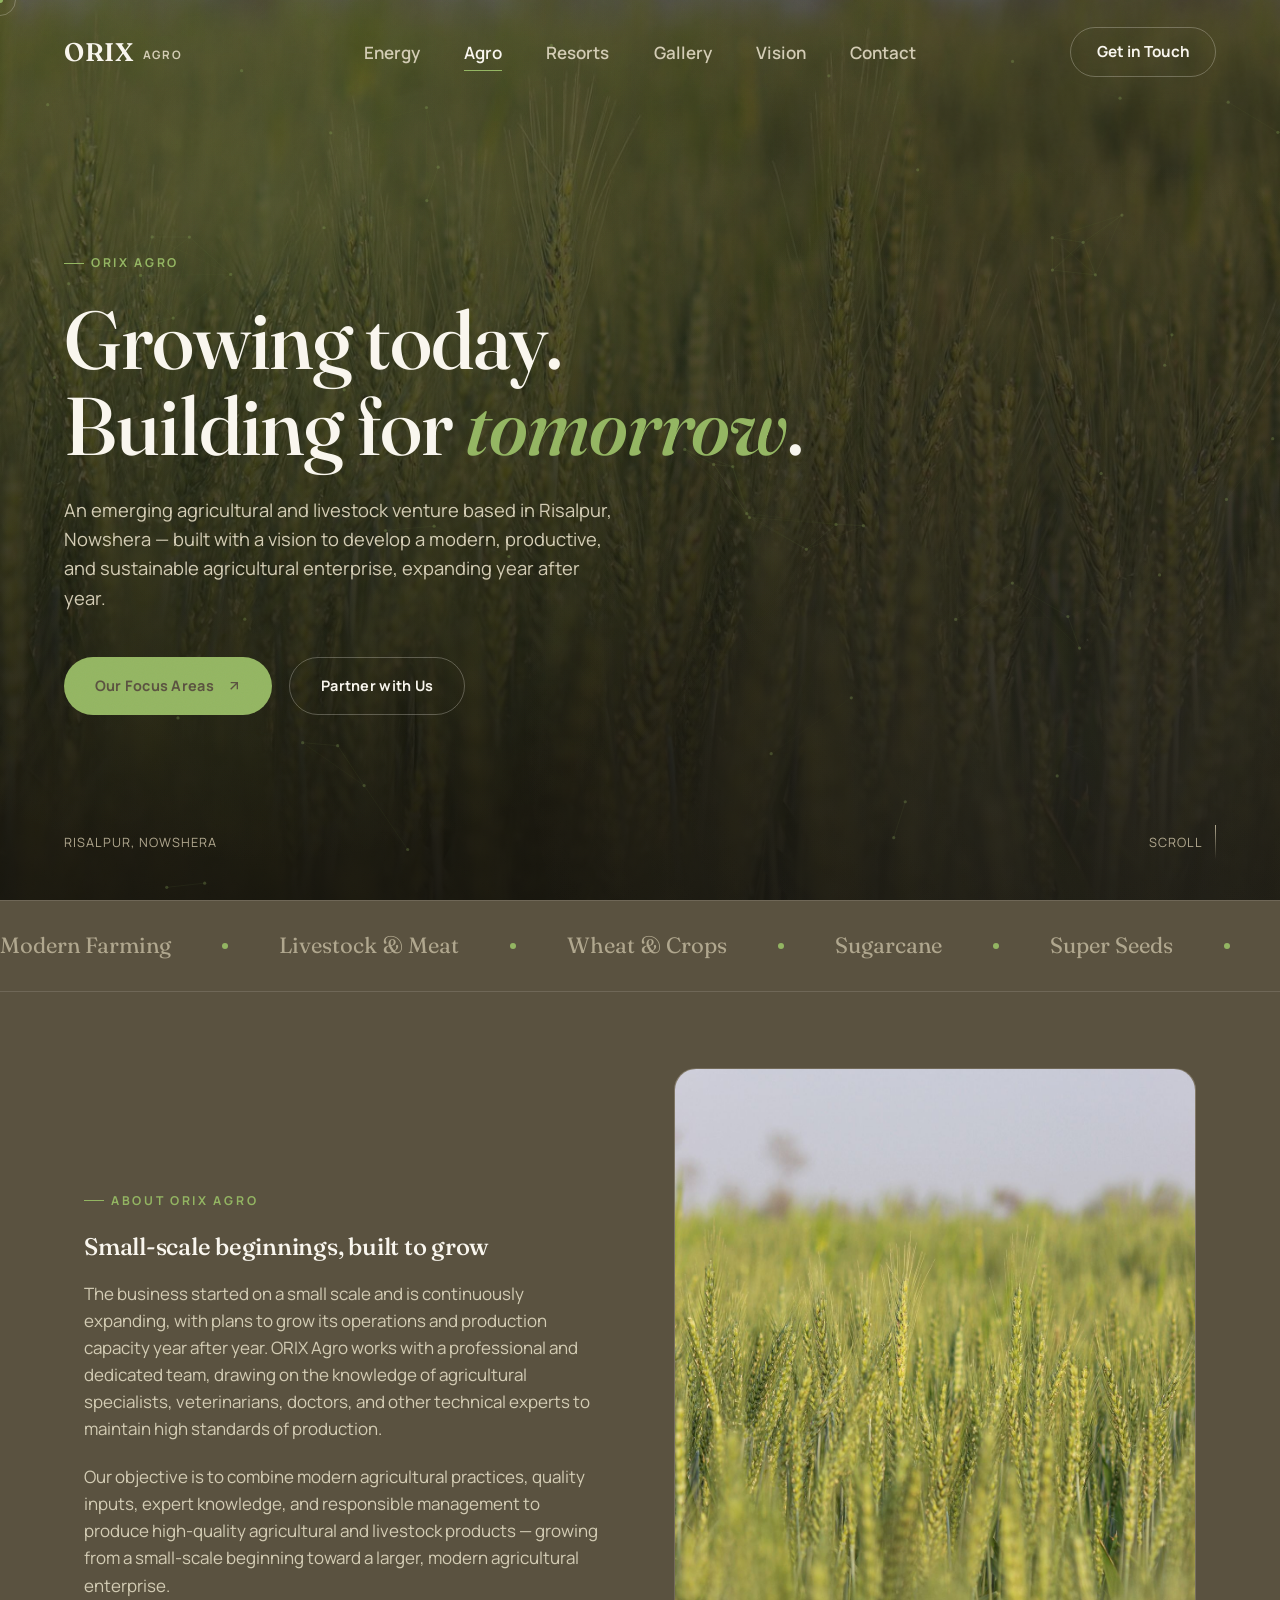
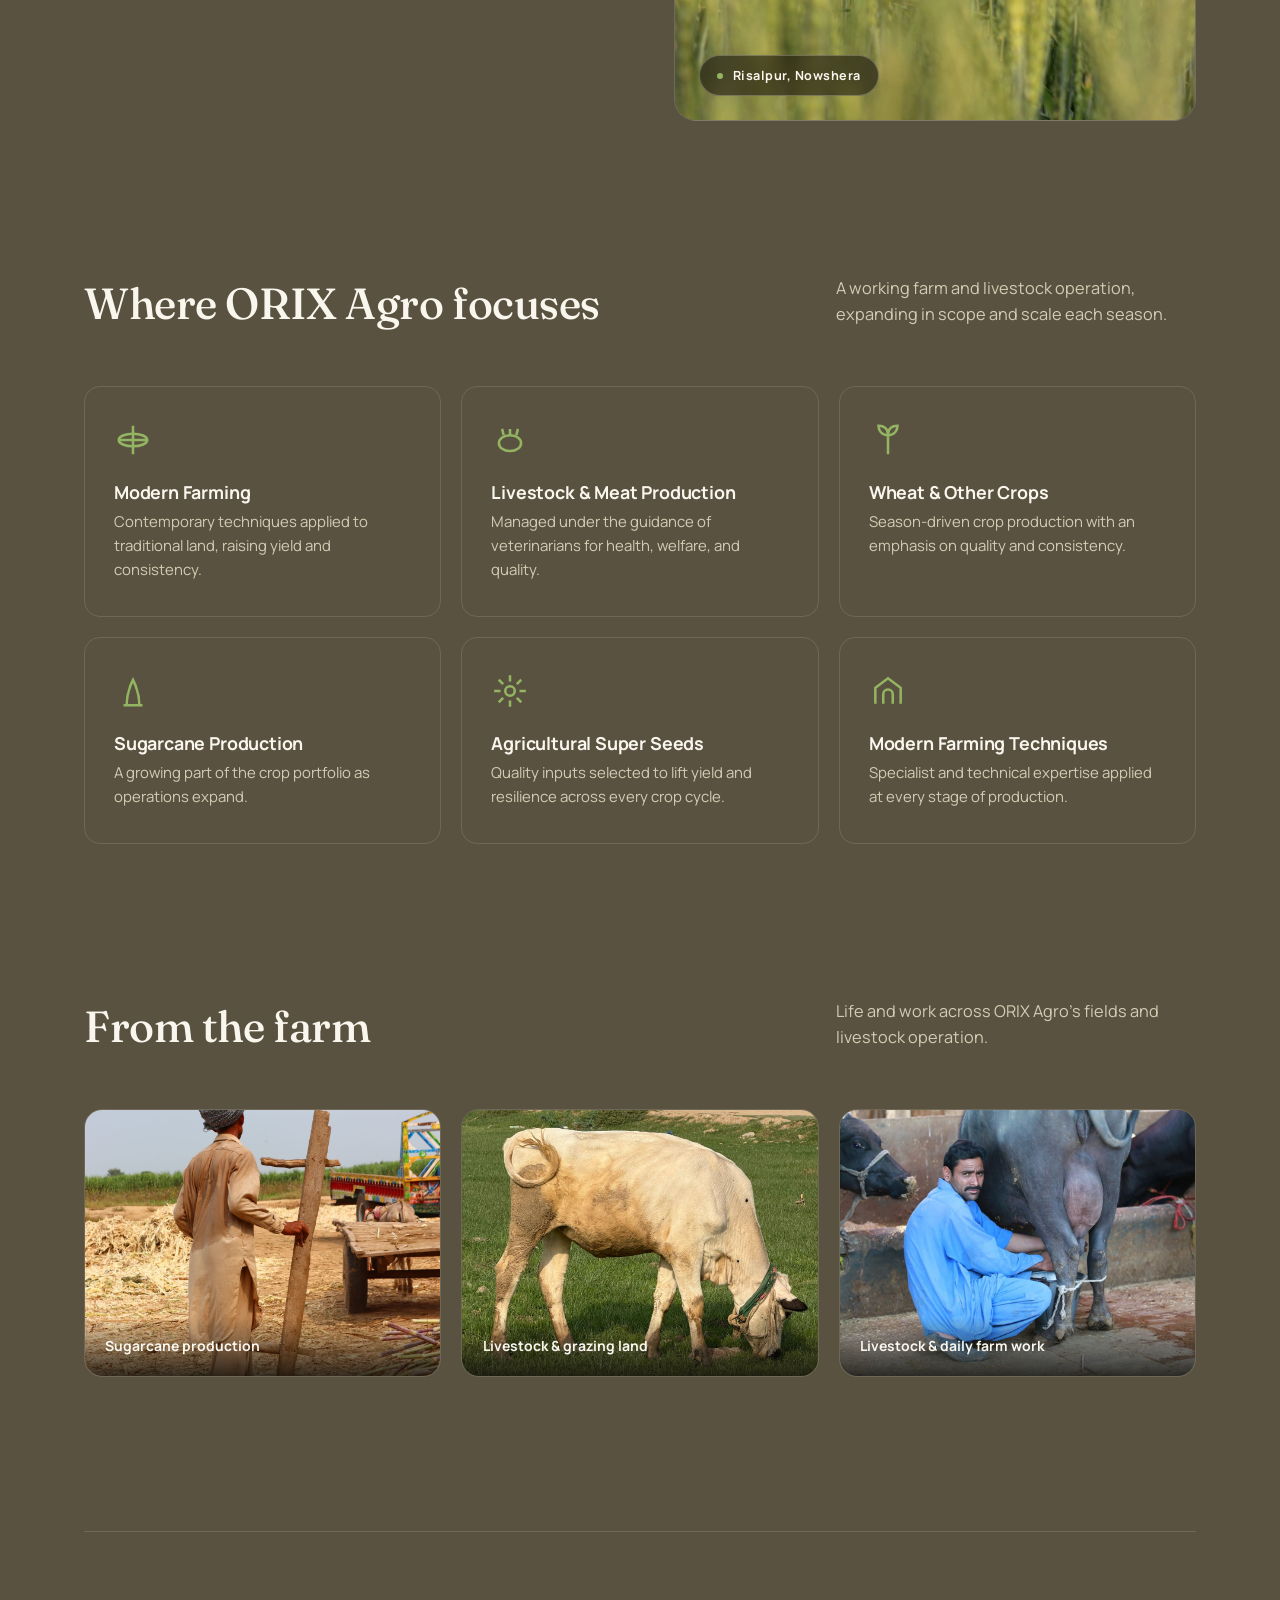
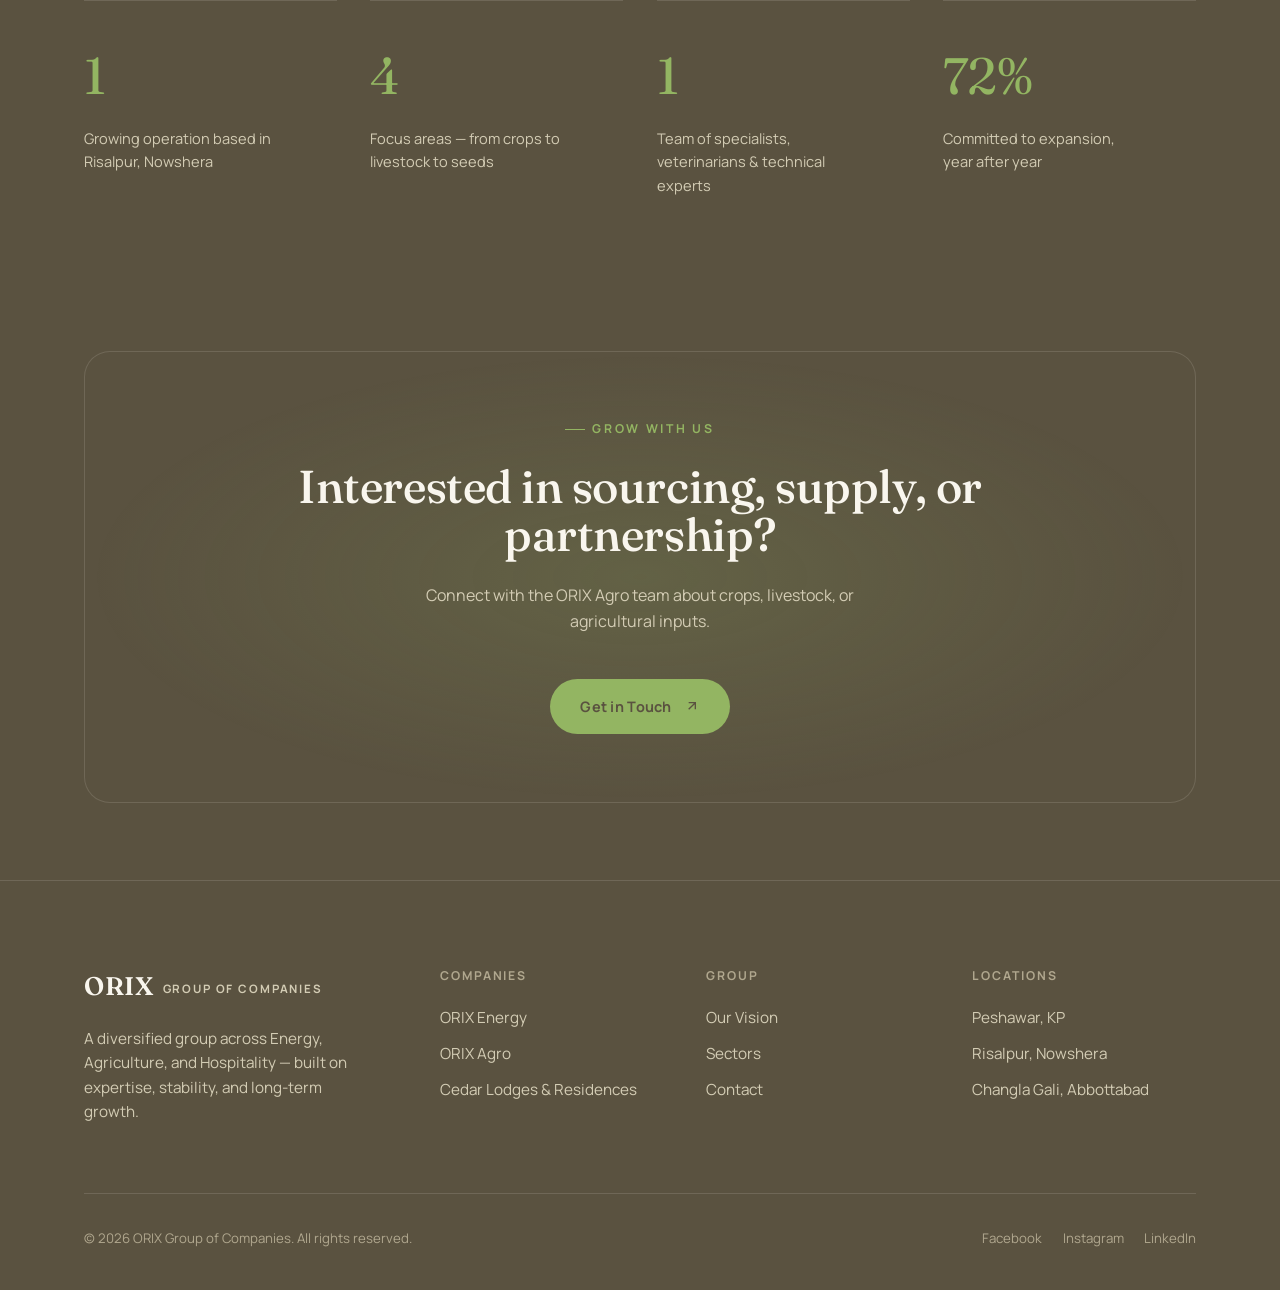
==== commit 69fe234d: "Add gallery page, fix desktop scale, refresh agro/resort photos - New gallery.html with a 3-category" ====
--- a/agro.html
+++ b/agro.html
@@ -25,6 +25,7 @@
     <a href="energy.html">Energy</a>
     <a href="agro.html" class="active">Agro</a>
     <a href="resorts.html">Resorts</a>
+    <a href="gallery.html">Gallery</a>
     <a href="index.html#vision">Vision</a>
     <a href="index.html#contact">Contact</a>
   </nav>
@@ -36,13 +37,14 @@
   <a href="energy.html">Energy</a>
   <a href="agro.html">Agro</a>
   <a href="resorts.html">Resorts</a>
+  <a href="gallery.html">Gallery</a>
   <a href="index.html#vision">Vision</a>
   <a href="index.html#contact">Contact</a>
 </div>
 
 <!-- ================= HERO ================= -->
 <section class="hero">
-  <div class="hero-photo" style="background-image:url('assets/agro/hero-farmland.jpg')"></div>
+  <div class="hero-photo" style="background-image:url('assets/agro/green-wheat-field.jpg')"></div>
   <canvas></canvas>
   <div class="hero-veil"></div>
   <div class="hero-content">
--- a/css/style.css
+++ b/css/style.css
@@ -5,14 +5,14 @@
 @import url('https://fonts.googleapis.com/css2?family=Fraunces:opsz,wght@9..144,300..700&family=Manrope:wght@400;500;600;700;800&display=swap');
 
 :root{
-  --ink:#3a3428;
-  --ink-2:#443e2f;
-  --ink-3:#4e4837;
-  --paper:#f7f3e8;
-  --paper-dim:#cbc4ac;
-  --paper-faint:#a89f87;
-  --line:rgba(247,243,232,0.11);
-  --line-strong:rgba(247,243,232,0.22);
+  --ink:#5a5240;
+  --ink-2:#655d4a;
+  --ink-3:#716855;
+  --paper:#f9f6ee;
+  --paper-dim:#d3ccb4;
+  --paper-faint:#b0a78e;
+  --line:rgba(249,246,238,0.13);
+  --line-strong:rgba(249,246,238,0.26);
   --gold:#c9a24b;
   --gold-2:#e9cd82;
 
@@ -48,6 +48,7 @@
 html{
   scroll-behavior:smooth;
   background:var(--ink);
+  font-size:clamp(16px, 0.39vw + 12px, 20px);
 }
 body{
   background:var(--ink);
@@ -194,7 +195,7 @@
 }
 .nav.scrolled{
   padding:1rem var(--pad);
-  background:rgba(58,52,40,0.86);
+  background:rgba(90,82,64,0.86);
   backdrop-filter:blur(14px) saturate(140%);
   border-bottom:1px solid var(--line);
 }
@@ -774,6 +775,60 @@
   color:var(--paper);
 }
 .gallery-item.tall{grid-row:span 2;}
+
+/* ---------- gallery picker (gallery.html) ---------- */
+.gallery-pick{all:unset;cursor:pointer;display:flex;flex-direction:column;width:100%;}
+.gallery-pick .count{
+  position:relative;z-index:1;
+  font-size:.78rem;
+  color:var(--paper-faint);
+  margin-top:-.4rem;
+  margin-bottom:1.4rem;
+}
+.gallery-pick.active{border-color:var(--card-accent, var(--accent));}
+.gallery-pick.active .card-photo::after{background:linear-gradient(180deg, rgba(10,9,6,0) 30%, var(--card-accent, var(--accent)) 220%);}
+.gallery-set{display:none;}
+.gallery-set.active{display:grid;}
+.gallery-set .gallery-item{cursor:zoom-in;}
+
+/* ---------- lightbox ---------- */
+.lightbox{
+  position:fixed;inset:0;
+  z-index:9996;
+  display:none;
+  align-items:center;
+  justify-content:center;
+  padding:5vh 5vw;
+  background:rgba(12,11,8,.94);
+}
+.lightbox.open{display:flex;}
+.lightbox img{
+  max-width:100%;max-height:100%;
+  border-radius:14px;
+  object-fit:contain;
+  box-shadow:0 20px 60px rgba(0,0,0,.5);
+}
+.lightbox-close{
+  position:absolute;
+  top:2rem;right:2rem;
+  width:46px;height:46px;
+  border-radius:50%;
+  border:1px solid var(--line-strong);
+  display:flex;
+  align-items:center;
+  justify-content:center;
+  color:var(--paper);
+  transition:border-color .3s, color .3s;
+}
+.lightbox-close:hover{border-color:var(--accent);color:var(--accent);}
+.lightbox-close svg{width:18px;height:18px;}
+.lightbox-cap{
+  position:absolute;
+  bottom:2.2rem;left:0;right:0;
+  text-align:center;
+  color:var(--paper-dim);
+  font-size:.9rem;
+}
 .split-visual .ring{
   position:absolute;
   border:1px solid var(--line-strong);
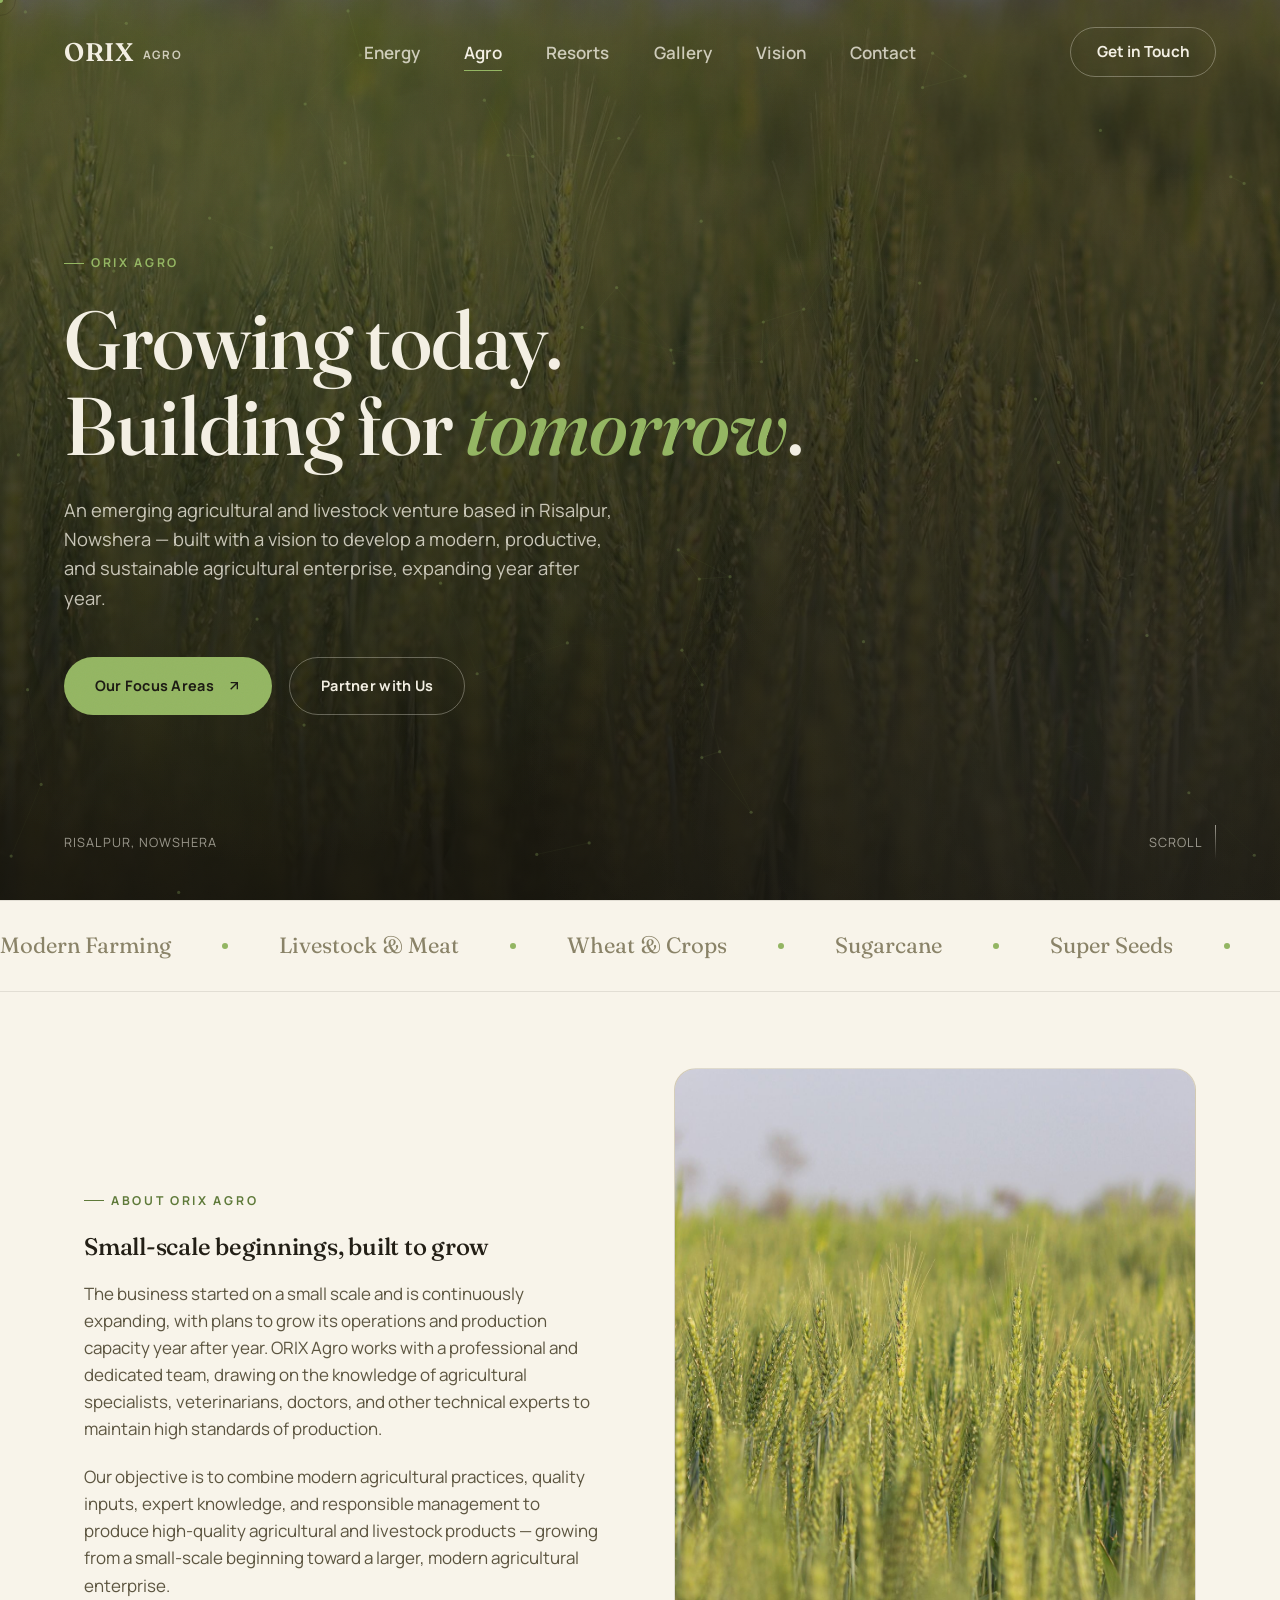
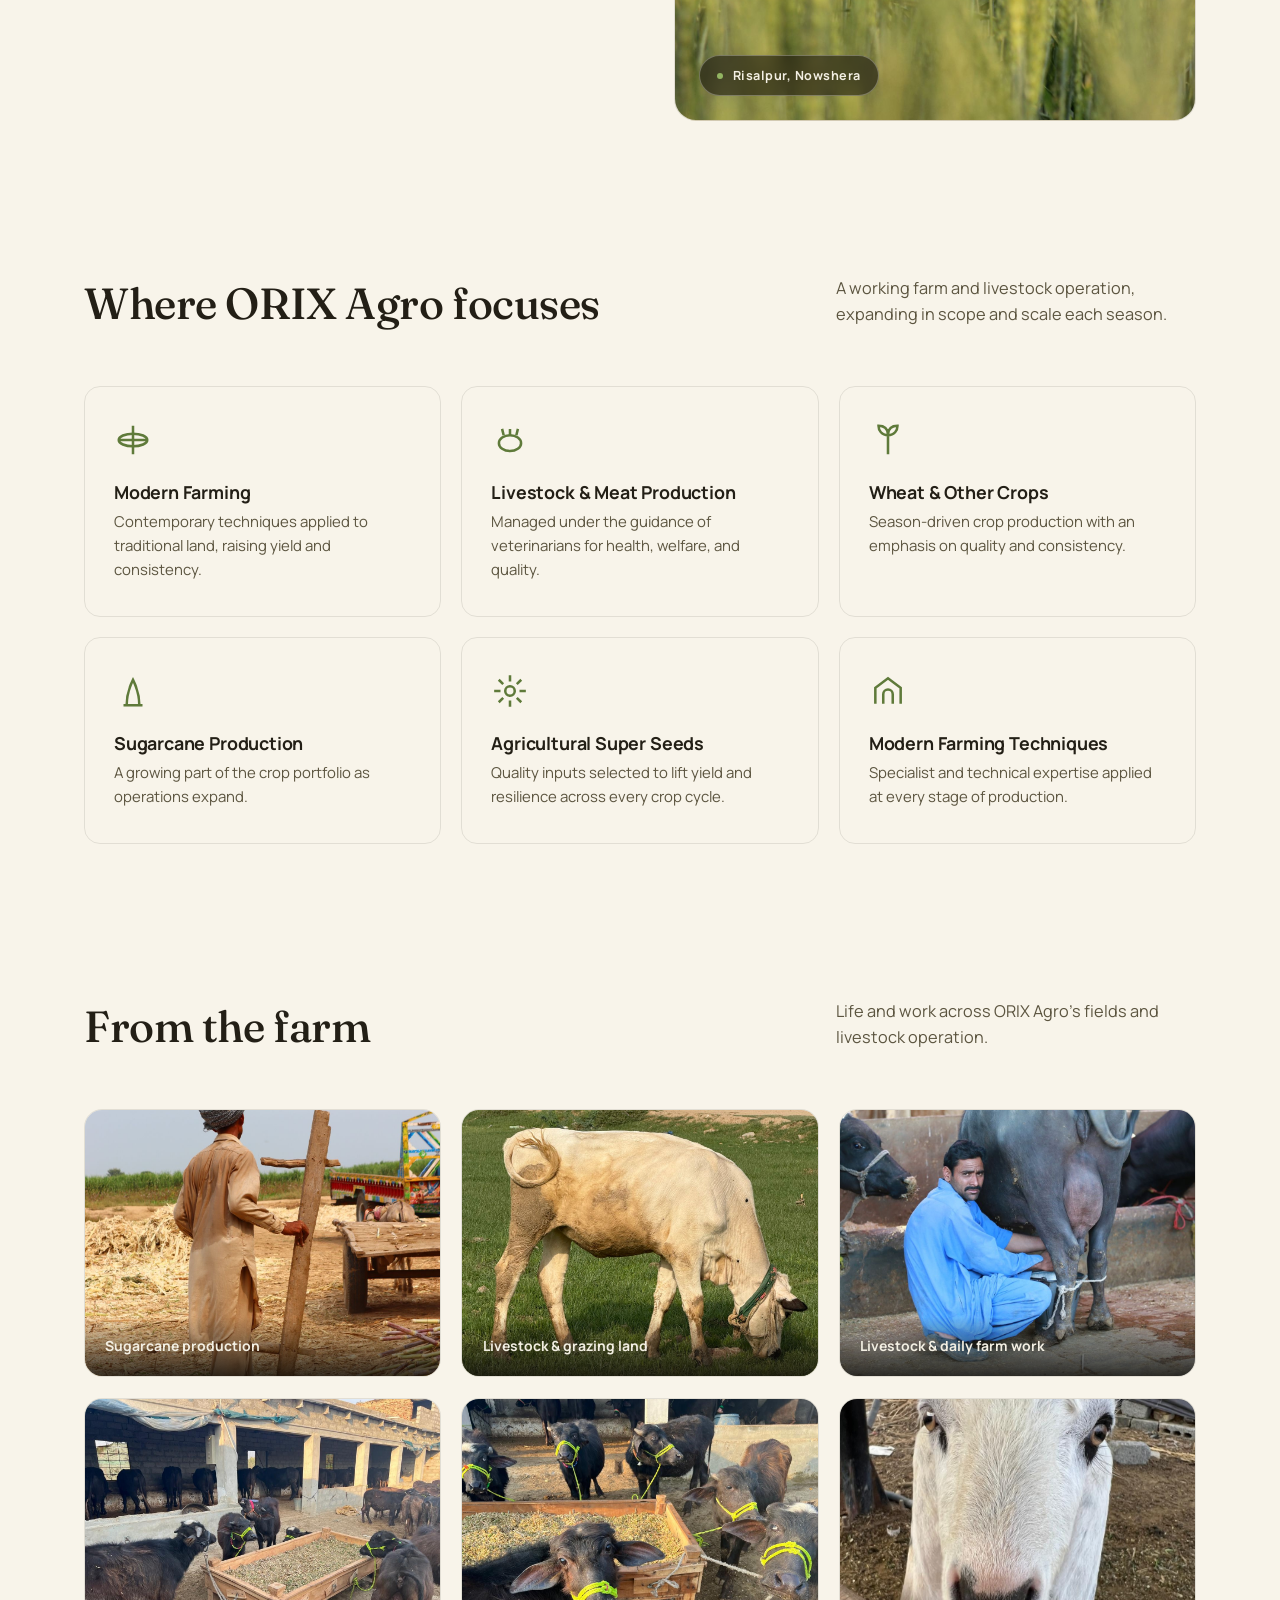
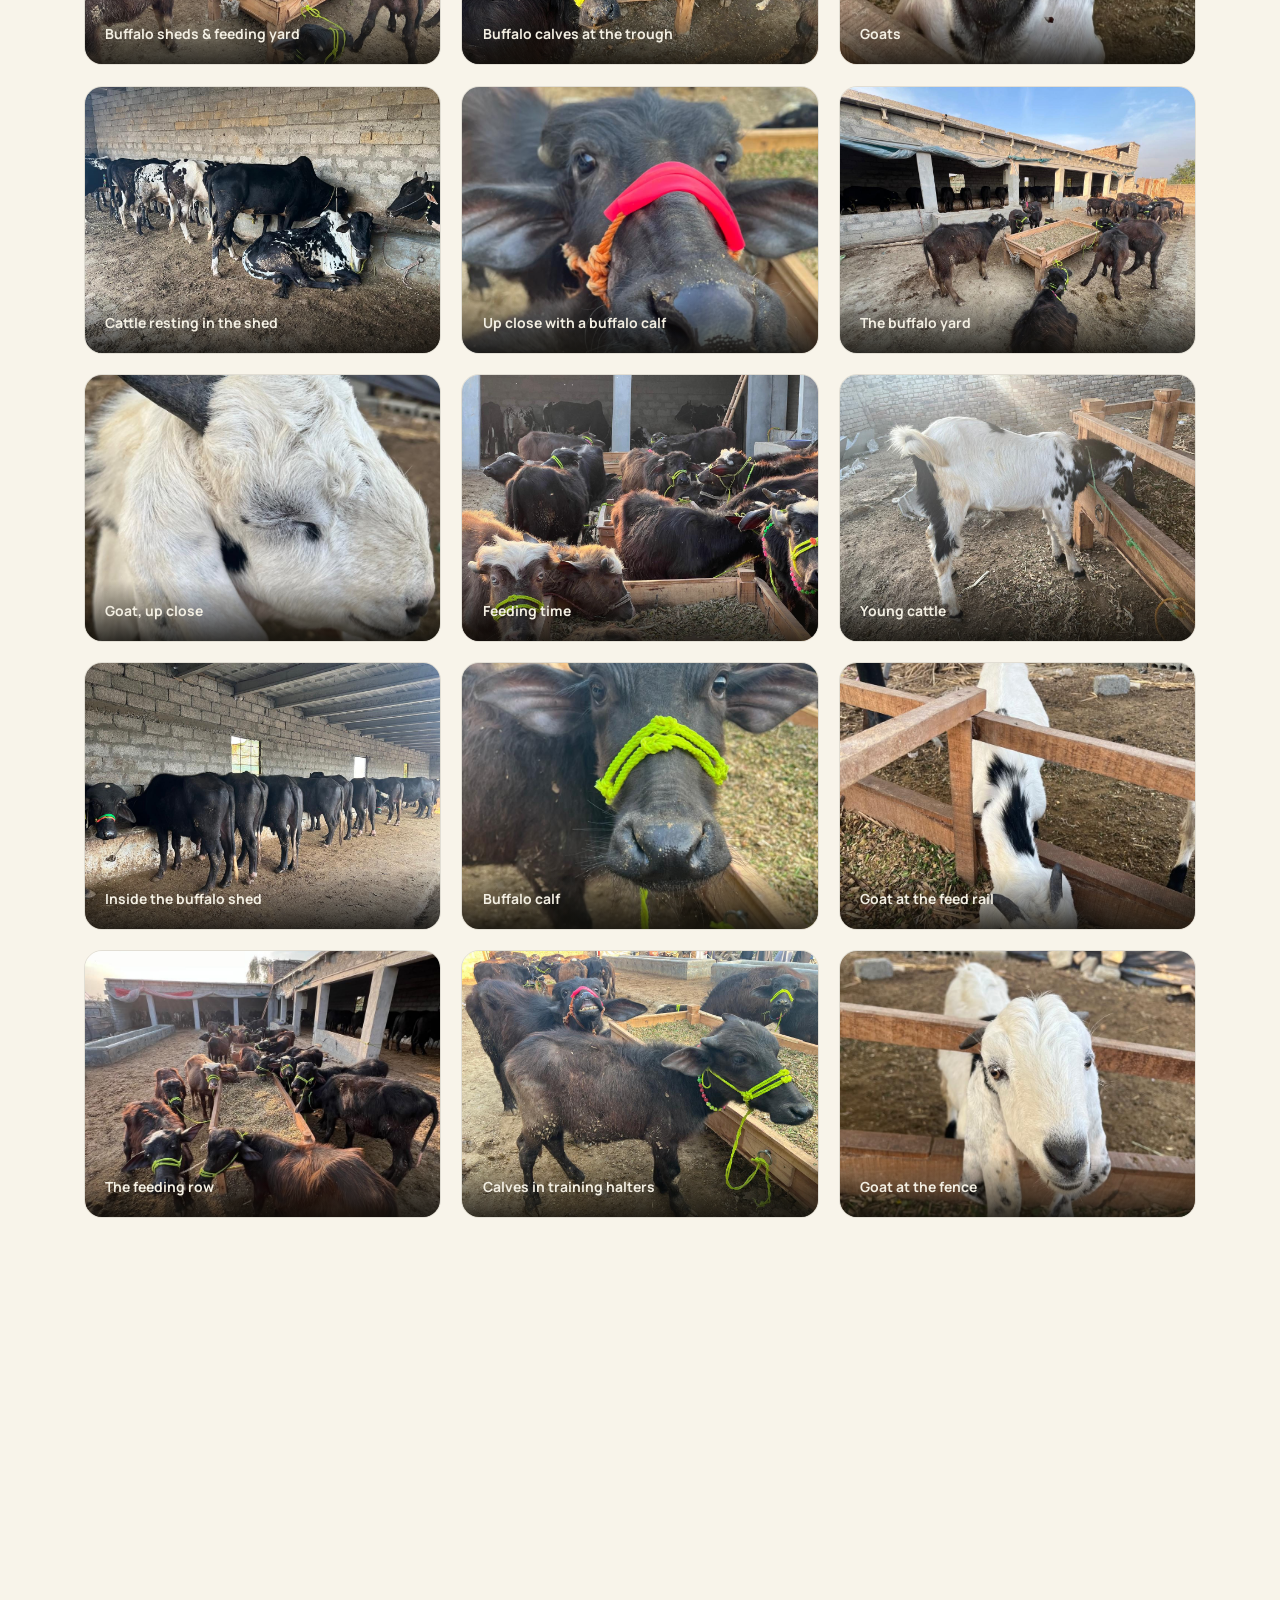
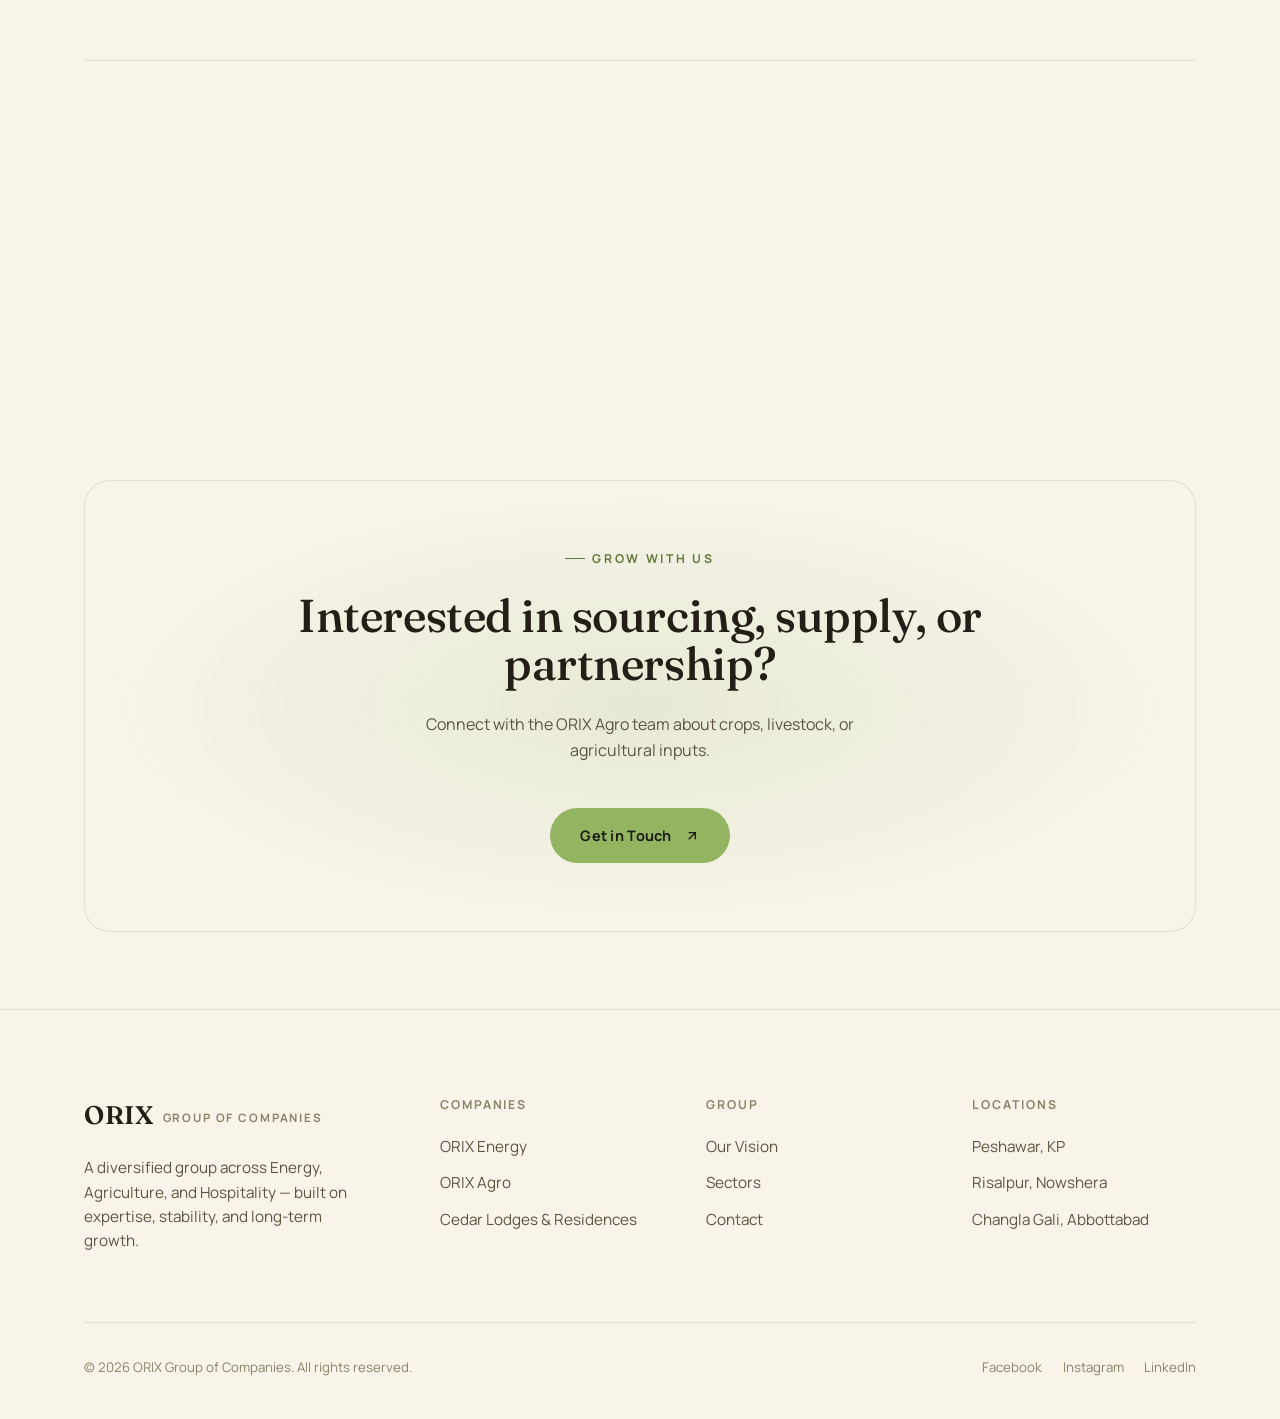
==== commit a4931ece: "Add 18 farm photos to the agro 'From the farm' gallery Buffalo, cattle and goat photos from the farm" ====
--- a/agro.html
+++ b/agro.html
@@ -160,6 +160,78 @@
         <img src="assets/agro/livestock-milking.jpg" alt="Farm worker milking livestock at ORIX Agro" loading="lazy">
         <div class="cap">Livestock &amp; daily farm work</div>
       </div>
+      <div class="gallery-item reveal" data-group="gal">
+        <img src="assets/agro/farm/buffalo-sheds.jpg" alt="Buffalo sheds with wooden feed troughs in the yard at ORIX Agro" loading="lazy">
+        <div class="cap">Buffalo sheds &amp; feeding yard</div>
+      </div>
+      <div class="gallery-item reveal" data-group="gal" style="--d:80ms">
+        <img src="assets/agro/farm/buffalo-calves-trough.jpg" alt="Buffalo calves in green halters at the feed trough" loading="lazy">
+        <div class="cap">Buffalo calves at the trough</div>
+      </div>
+      <div class="gallery-item reveal" data-group="gal" style="--d:160ms">
+        <img src="assets/agro/farm/white-goat.jpg" alt="White goat looking over a wooden fence" loading="lazy">
+        <div class="cap">Goats</div>
+      </div>
+      <div class="gallery-item reveal" data-group="gal">
+        <img src="assets/agro/farm/cattle-resting.jpg" alt="Black-and-white cattle resting inside the shed" loading="lazy">
+        <div class="cap">Cattle resting in the shed</div>
+      </div>
+      <div class="gallery-item reveal" data-group="gal" style="--d:80ms">
+        <img src="assets/agro/farm/buffalo-calf-closeup.jpg" alt="Close-up of a buffalo calf in a red halter" loading="lazy">
+        <div class="cap">Up close with a buffalo calf</div>
+      </div>
+      <div class="gallery-item reveal" data-group="gal" style="--d:160ms">
+        <img src="assets/agro/farm/buffalo-yard.jpg" alt="Buffalo yard with sheds and a feed trough under open sky" loading="lazy">
+        <div class="cap">The buffalo yard</div>
+      </div>
+      <div class="gallery-item reveal" data-group="gal">
+        <img src="assets/agro/farm/goat-closeup.jpg" alt="Close-up of a white goat with dark horns" loading="lazy">
+        <div class="cap">Goat, up close</div>
+      </div>
+      <div class="gallery-item reveal" data-group="gal" style="--d:80ms">
+        <img src="assets/agro/farm/buffalo-herd-feeding.jpg" alt="Buffalo herd gathered around the feed trough" loading="lazy">
+        <div class="cap">Feeding time</div>
+      </div>
+      <div class="gallery-item reveal" data-group="gal" style="--d:160ms">
+        <img src="assets/agro/farm/friesian-calf.jpg" alt="Black-and-white calf beside a wooden fence" loading="lazy">
+        <div class="cap">Young cattle</div>
+      </div>
+      <div class="gallery-item reveal" data-group="gal">
+        <img src="assets/agro/farm/buffalo-shed-interior.jpg" alt="Row of buffalo feeding along the wall inside the shed" loading="lazy">
+        <div class="cap">Inside the buffalo shed</div>
+      </div>
+      <div class="gallery-item reveal" data-group="gal" style="--d:80ms">
+        <img src="assets/agro/farm/buffalo-calf.jpg" alt="Buffalo calf in a green halter at the trough" loading="lazy">
+        <div class="cap">Buffalo calf</div>
+      </div>
+      <div class="gallery-item reveal" data-group="gal" style="--d:160ms">
+        <img src="assets/agro/farm/goat-feed-rail.jpg" alt="Goat feeding through a wooden rail" loading="lazy">
+        <div class="cap">Goat at the feed rail</div>
+      </div>
+      <div class="gallery-item reveal" data-group="gal">
+        <img src="assets/agro/farm/buffalo-shed-row.jpg" alt="Buffalo lined up along the feeding row outside the shed" loading="lazy">
+        <div class="cap">The feeding row</div>
+      </div>
+      <div class="gallery-item reveal" data-group="gal" style="--d:80ms">
+        <img src="assets/agro/farm/buffalo-calves-halters.jpg" alt="Buffalo calves in coloured halters by the trough" loading="lazy">
+        <div class="cap">Calves in training halters</div>
+      </div>
+      <div class="gallery-item reveal" data-group="gal" style="--d:160ms">
+        <img src="assets/agro/farm/goat-at-fence.jpg" alt="White goat standing behind a wooden fence" loading="lazy">
+        <div class="cap">Goat at the fence</div>
+      </div>
+      <div class="gallery-item reveal" data-group="gal">
+        <img src="assets/agro/farm/buffalo-calf-trough.jpg" alt="Buffalo calf in front of the feed trough" loading="lazy">
+        <div class="cap">At the feed trough</div>
+      </div>
+      <div class="gallery-item reveal" data-group="gal" style="--d:80ms">
+        <img src="assets/agro/farm/buffalo-calves-feeding.jpg" alt="Young buffalo feeding together outside the shed" loading="lazy">
+        <div class="cap">Young buffalo feeding</div>
+      </div>
+      <div class="gallery-item reveal" data-group="gal" style="--d:160ms">
+        <img src="assets/agro/farm/goat-portrait.jpg" alt="White goat with dark horns in its pen" loading="lazy">
+        <div class="cap">In the goat pen</div>
+      </div>
     </div>
   </div>
 </section>
--- a/css/style.css
+++ b/css/style.css
@@ -5,20 +5,31 @@
 @import url('https://fonts.googleapis.com/css2?family=Fraunces:opsz,wght@9..144,300..700&family=Manrope:wght@400;500;600;700;800&display=swap');
 
 :root{
-  --ink:#5a5240;
-  --ink-2:#655d4a;
-  --ink-3:#716855;
-  --paper:#f9f6ee;
-  --paper-dim:#d3ccb4;
-  --paper-faint:#b0a78e;
-  --line:rgba(249,246,238,0.13);
-  --line-strong:rgba(249,246,238,0.26);
+  --ink:#f8f4ea;
+  --ink-2:#efe8d6;
+  --ink-3:#e6dcc3;
+  --paper:#231f16;
+  --paper-dim:#5c5540;
+  --paper-faint:#8a8368;
+  --line:rgba(35,31,22,0.10);
+  --line-strong:rgba(35,31,22,0.20);
   --gold:#c9a24b;
   --gold-2:#e9cd82;
 
   --accent:#c9a24b;
+  --accent-text:#8a6a24;
   --accent-soft:rgba(201,162,75,0.14);
   --accent-2:#7fb0c9;
+
+  /* fixed tones — always used on dark, photo-based, or accent-colored
+     surfaces regardless of the light/dark page theme (hero, nav, lightbox) */
+  --fixed-light:#f3efe3;
+  --fixed-light-dim:rgba(243,239,227,.78);
+  --fixed-light-faint:rgba(243,239,227,.58);
+  --fixed-line:rgba(243,239,227,.18);
+  --fixed-line-strong:rgba(243,239,227,.32);
+  --fixed-dark:#1c1a13;
+  --nav-bg-solid:rgba(28,25,18,.88);
 
   --serif:'Fraunces', Georgia, serif;
   --sans:'Manrope', -apple-system, BlinkMacSystemFont, 'Segoe UI', sans-serif;
@@ -30,16 +41,19 @@
 
 html[data-sector="energy"]{
   --accent:#e3a23a;
+  --accent-text:#9a6c1e;
   --accent-soft:rgba(227,162,58,0.16);
   --accent-2:#4fb6e6;
 }
 html[data-sector="agro"]{
   --accent:#93b562;
+  --accent-text:#5f7a3a;
   --accent-soft:rgba(147,181,98,0.16);
   --accent-2:#d9b36c;
 }
 html[data-sector="resorts"]{
   --accent:#5a9678;
+  --accent-text:#3d6d55;
   --accent-soft:rgba(90,150,120,0.18);
   --accent-2:#b5793b;
 }
@@ -64,7 +78,7 @@
 a{color:inherit;text-decoration:none;}
 ul{list-style:none;}
 button{font:inherit;background:none;border:none;color:inherit;cursor:pointer;}
-::selection{background:var(--accent);color:var(--ink);}
+::selection{background:var(--accent);color:var(--fixed-dark);}
 
 h1,h2,h3,h4{
   font-family:var(--serif);
@@ -88,14 +102,14 @@
   font-weight:700;
   letter-spacing:.22em;
   text-transform:uppercase;
-  color:var(--accent);
+  color:var(--accent-text);
   margin-bottom:1.4rem;
 }
 .eyebrow::before{
   content:'';
   width:1.6em;
   height:1px;
-  background:var(--accent);
+  background:var(--accent-text);
   display:block;
 }
 
@@ -195,9 +209,19 @@
 }
 .nav.scrolled{
   padding:1rem var(--pad);
-  background:rgba(90,82,64,0.86);
+  background:var(--nav-bg-solid);
   backdrop-filter:blur(14px) saturate(140%);
-  border-bottom:1px solid var(--line);
+  border-bottom:1px solid var(--fixed-line);
+}
+.nav.menu-open{
+  background:var(--nav-bg-solid);
+  backdrop-filter:blur(14px) saturate(140%);
+}
+/* pages with no dark photo hero behind the nav need it solid from the start */
+.nav.nav-solid{
+  background:var(--nav-bg-solid);
+  backdrop-filter:blur(14px) saturate(140%);
+  border-bottom:1px solid var(--fixed-line);
 }
 .nav-logo{
   grid-column:1;
@@ -205,6 +229,7 @@
   font-family:var(--serif);
   font-size:1.5rem;
   letter-spacing:.02em;
+  color:var(--fixed-light);
   display:flex;
   align-items:baseline;
   gap:.5rem;
@@ -214,11 +239,14 @@
   font-family:var(--sans);
   font-size:.68rem;
   letter-spacing:.16em;
-  color:var(--paper-dim);
+  color:var(--fixed-light-dim);
   font-weight:700;
   text-transform:uppercase;
   transform:translateY(-2px);
 }
+/* the logo is reused in the footer, where it should follow the page theme */
+.footer-brand .nav-logo{color:var(--paper);}
+.footer-brand .nav-logo small{color:var(--paper-faint);}
 .nav-links{
   grid-column:2;
   justify-self:center;
@@ -230,7 +258,7 @@
   position:relative;
   font-size:1rem;
   font-weight:600;
-  color:var(--paper-dim);
+  color:var(--fixed-light-dim);
   transition:color .3s;
   padding:.3rem 0;
 }
@@ -242,20 +270,21 @@
   background:var(--accent);
   transition:width .35s var(--ease);
 }
-.nav-links a:hover,.nav-links a.active{color:var(--paper);}
+.nav-links a:hover,.nav-links a.active{color:var(--fixed-light);}
 .nav-links a:hover::after,.nav-links a.active::after{width:100%;}
 
 .nav-cta{
   grid-column:3;
   justify-self:end;
-  border:1px solid var(--line-strong);
+  color:var(--fixed-light);
+  border:1px solid var(--fixed-line-strong);
   padding:.7rem 1.5rem;
   border-radius:999px;
   font-size:.9rem;
   font-weight:700;
   transition:border-color .3s, background .3s;
 }
-.nav-cta:hover{border-color:var(--accent);background:var(--accent-soft);}
+.nav-cta:hover{border-color:var(--accent);background:rgba(201,162,75,0.18);}
 
 .nav-burger{
   grid-column:3;
@@ -268,9 +297,10 @@
 }
 .nav-burger span{
   height:1px;width:100%;
-  background:var(--paper);
+  background:var(--fixed-light);
   transition:transform .3s var(--ease), opacity .3s;
 }
+.nav-burger.open span{background:var(--paper);}
 
 .mobile-menu{
   position:fixed;
@@ -292,7 +322,7 @@
   font-size:2.2rem;
   color:var(--paper-dim);
 }
-.mobile-menu a:hover{color:var(--accent);}
+.mobile-menu a:hover{color:var(--accent-text);}
 
 /* ---------- buttons ---------- */
 .btn{
@@ -310,12 +340,12 @@
 }
 .btn-primary{
   background:var(--accent);
-  color:var(--ink);
+  color:var(--fixed-dark);
 }
 .btn-primary:hover{transform:translateY(-2px);}
 .btn-ghost{
-  border:1px solid var(--line-strong);
-  color:var(--paper);
+  border:1px solid var(--fixed-line-strong);
+  color:var(--fixed-light);
 }
 .btn-ghost:hover{border-color:var(--accent);color:var(--accent);}
 .btn svg{width:16px;height:16px;transition:transform .3s var(--ease);}
@@ -378,9 +408,10 @@
 }
 .hero-content{position:relative;z-index:2;max-width:900px;}
 .hero-content .eyebrow{color:var(--accent);}
+.hero-content .eyebrow::before{background:var(--accent);}
 .hero h1{
   font-size:clamp(2.6rem, 6.4vw, 5.4rem);
-  color:var(--paper);
+  color:var(--fixed-light);
 }
 .hero h1 em{
   font-style:italic;
@@ -390,7 +421,7 @@
   margin-top:1.6rem;
   max-width:560px;
   font-size:1.08rem;
-  color:var(--paper-dim);
+  color:var(--fixed-light-dim);
 }
 .hero-actions{
   margin-top:2.6rem;
@@ -407,7 +438,7 @@
   display:flex;
   justify-content:space-between;
   align-items:center;
-  color:var(--paper-faint);
+  color:var(--fixed-light-faint);
   font-size:.75rem;
   letter-spacing:.08em;
   text-transform:uppercase;
@@ -419,7 +450,7 @@
 }
 .scroll-cue .line{
   width:1px;height:34px;
-  background:linear-gradient(var(--paper-faint), transparent);
+  background:linear-gradient(var(--fixed-light-faint), transparent);
   position:relative;
   overflow:hidden;
 }
@@ -521,7 +552,7 @@
 .stat .num{
   font-family:var(--serif);
   font-size:clamp(2.2rem,4vw,3.2rem);
-  color:var(--accent);
+  color:var(--accent-text);
   display:flex;
   align-items:baseline;
   gap:.15rem;
@@ -589,7 +620,7 @@
 .sector-card:hover .glow{opacity:.3;}
 .sector-card .icon{
   width:44px;height:44px;
-  color:var(--card-accent, var(--accent));
+  color:var(--card-accent-text, var(--accent-text));
   position:relative;
   z-index:1;
 }
@@ -599,7 +630,7 @@
   font-size:.72rem;
   letter-spacing:.16em;
   text-transform:uppercase;
-  color:var(--card-accent, var(--accent));
+  color:var(--card-accent-text, var(--accent-text));
   font-weight:700;
   margin:1.2rem 0 .5rem;
 }
@@ -672,7 +703,7 @@
 }
 .feature .icon{
   width:38px;height:38px;
-  color:var(--accent);
+  color:var(--accent-text);
   margin-bottom:1.4rem;
 }
 .feature .icon svg{width:100%;height:100%;}
@@ -737,11 +768,11 @@
   border-radius:999px;
   background:rgba(20,18,12,.55);
   backdrop-filter:blur(8px);
-  border:1px solid var(--line-strong);
+  border:1px solid var(--fixed-line-strong);
   font-size:.74rem;
   font-weight:700;
   letter-spacing:.04em;
-  color:var(--paper);
+  color:var(--fixed-light);
 }
 .split-visual .frame-tag i{width:6px;height:6px;border-radius:50%;background:var(--accent);display:inline-block;}
 
@@ -772,12 +803,27 @@
   background:linear-gradient(180deg, transparent, rgba(15,13,9,.82));
   font-size:.82rem;
   font-weight:700;
-  color:var(--paper);
+  color:var(--fixed-light);
 }
 .gallery-item.tall{grid-row:span 2;}
 
 /* ---------- gallery picker (gallery.html) ---------- */
-.gallery-pick{all:unset;cursor:pointer;display:flex;flex-direction:column;width:100%;}
+.gallery-pick{
+  box-sizing:border-box;
+  border:1px solid var(--line);
+  margin:0;padding:0;
+  background:none;
+  font:inherit;
+  color:inherit;
+  text-align:left;
+  appearance:none;
+  cursor:pointer;
+  display:flex;
+  flex-direction:column;
+  width:100%;
+  max-width:100%;
+  min-width:0;
+}
 .gallery-pick .count{
   position:relative;z-index:1;
   font-size:.78rem;
@@ -813,11 +859,11 @@
   top:2rem;right:2rem;
   width:46px;height:46px;
   border-radius:50%;
-  border:1px solid var(--line-strong);
+  border:1px solid var(--fixed-line-strong);
   display:flex;
   align-items:center;
   justify-content:center;
-  color:var(--paper);
+  color:var(--fixed-light);
   transition:border-color .3s, color .3s;
 }
 .lightbox-close:hover{border-color:var(--accent);color:var(--accent);}
@@ -826,7 +872,7 @@
   position:absolute;
   bottom:2.2rem;left:0;right:0;
   text-align:center;
-  color:var(--paper-dim);
+  color:var(--fixed-light-dim);
   font-size:.9rem;
 }
 .split-visual .ring{
@@ -855,9 +901,9 @@
   border-top:1px solid var(--line);
   padding-top:1.6rem;
 }
-.location .pin{width:26px;height:26px;color:var(--accent);margin-bottom:1rem;}
+.location .pin{width:26px;height:26px;color:var(--accent-text);margin-bottom:1rem;}
 .location .pin svg{width:100%;height:100%;}
-.location .city{font-family:var(--serif);font-size:1.3rem;color:var(--accent);}
+.location .city{font-family:var(--serif);font-size:1.3rem;color:var(--accent-text);}
 .location p{color:var(--paper-dim);font-size:.88rem;margin-top:.5rem;}
 
 /* ---------- cta banner ---------- */
@@ -899,7 +945,7 @@
   margin-bottom:.7rem;
   transition:color .3s;
 }
-.footer-col a:hover{color:var(--accent);}
+.footer-col a:hover{color:var(--accent-text);}
 .footer-bottom{
   display:flex;
   justify-content:space-between;
@@ -965,11 +1011,11 @@
   border-radius:16px;
   background:var(--accent-soft);
 }
-.response-note svg{width:22px;height:22px;color:var(--accent);flex-shrink:0;}
+.response-note svg{width:22px;height:22px;color:var(--accent-text);flex-shrink:0;}
 .response-note p{font-size:.88rem;color:var(--paper);font-weight:600;}
 
 /* ---------- utility ---------- */
-.text-accent{color:var(--accent);}
+.text-accent{color:var(--accent-text);}
 .mt-lg{margin-top:4rem;}
 
 /* ============================================================
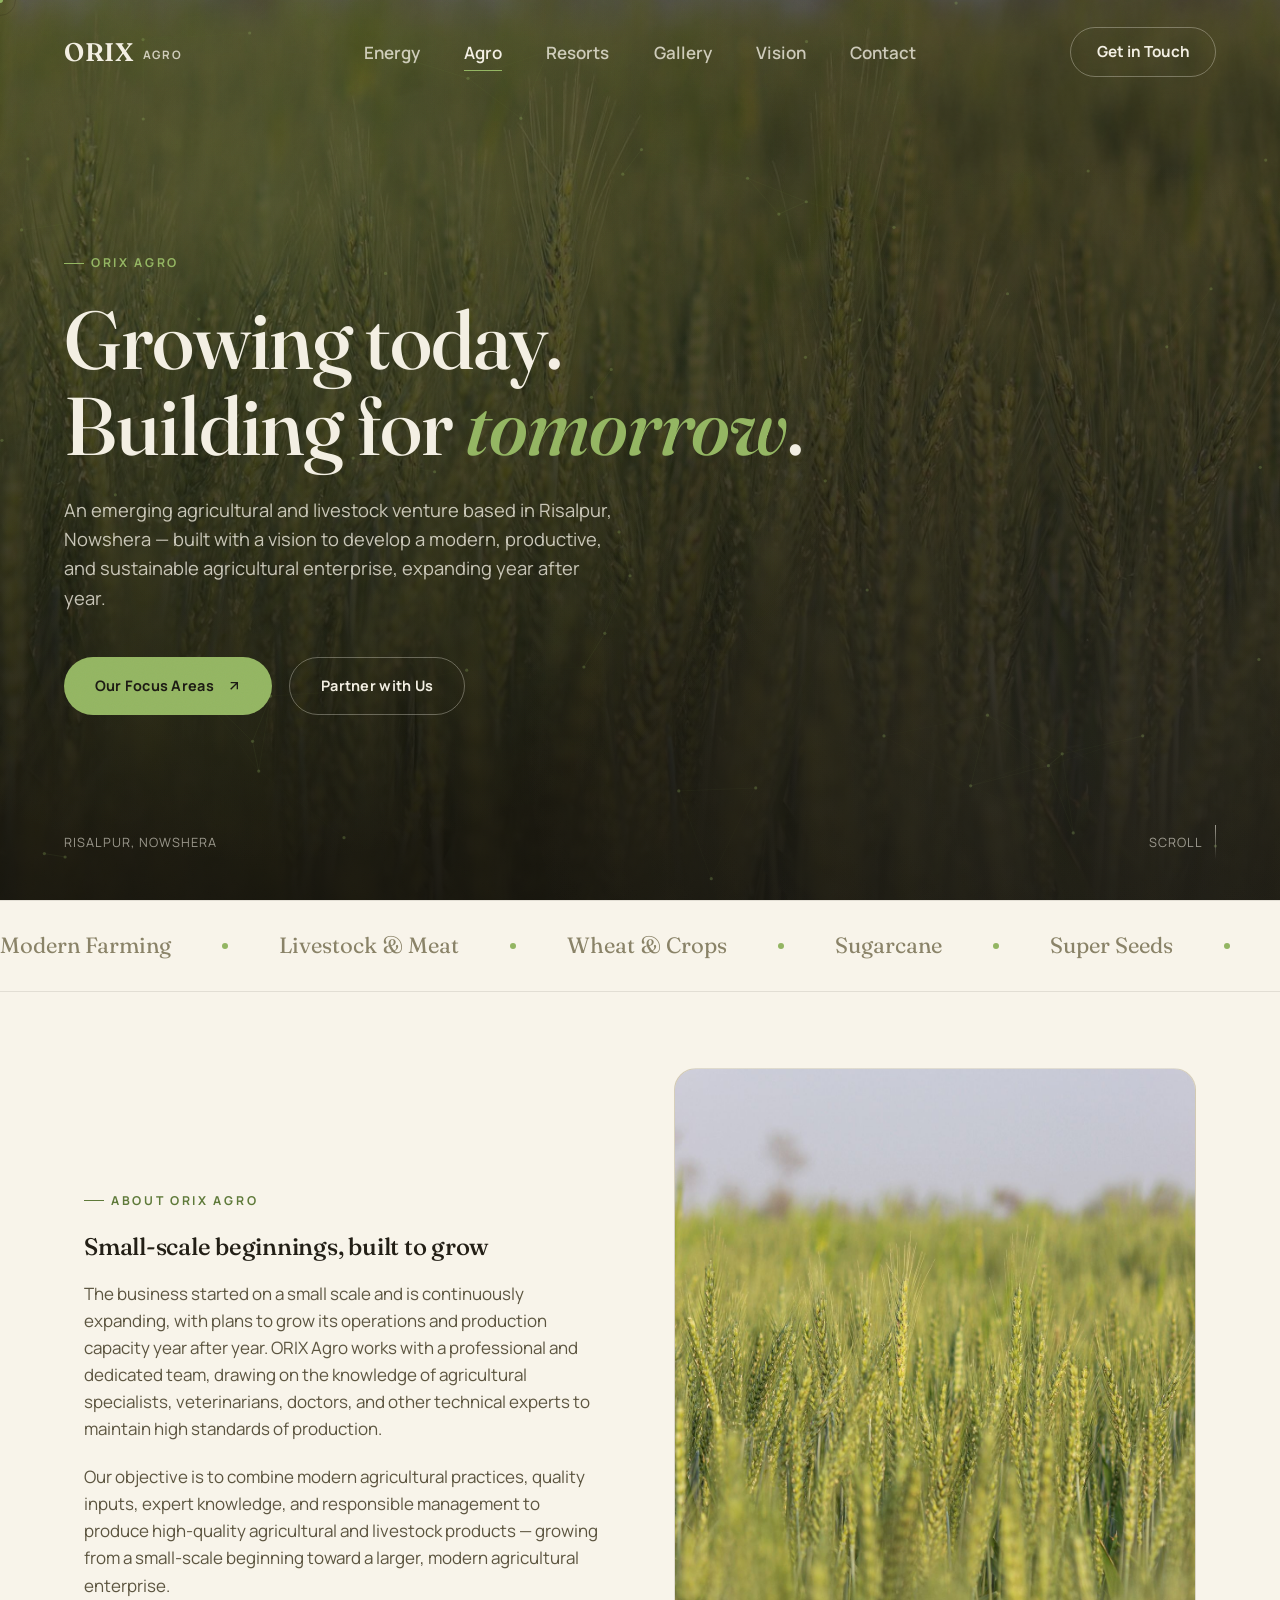
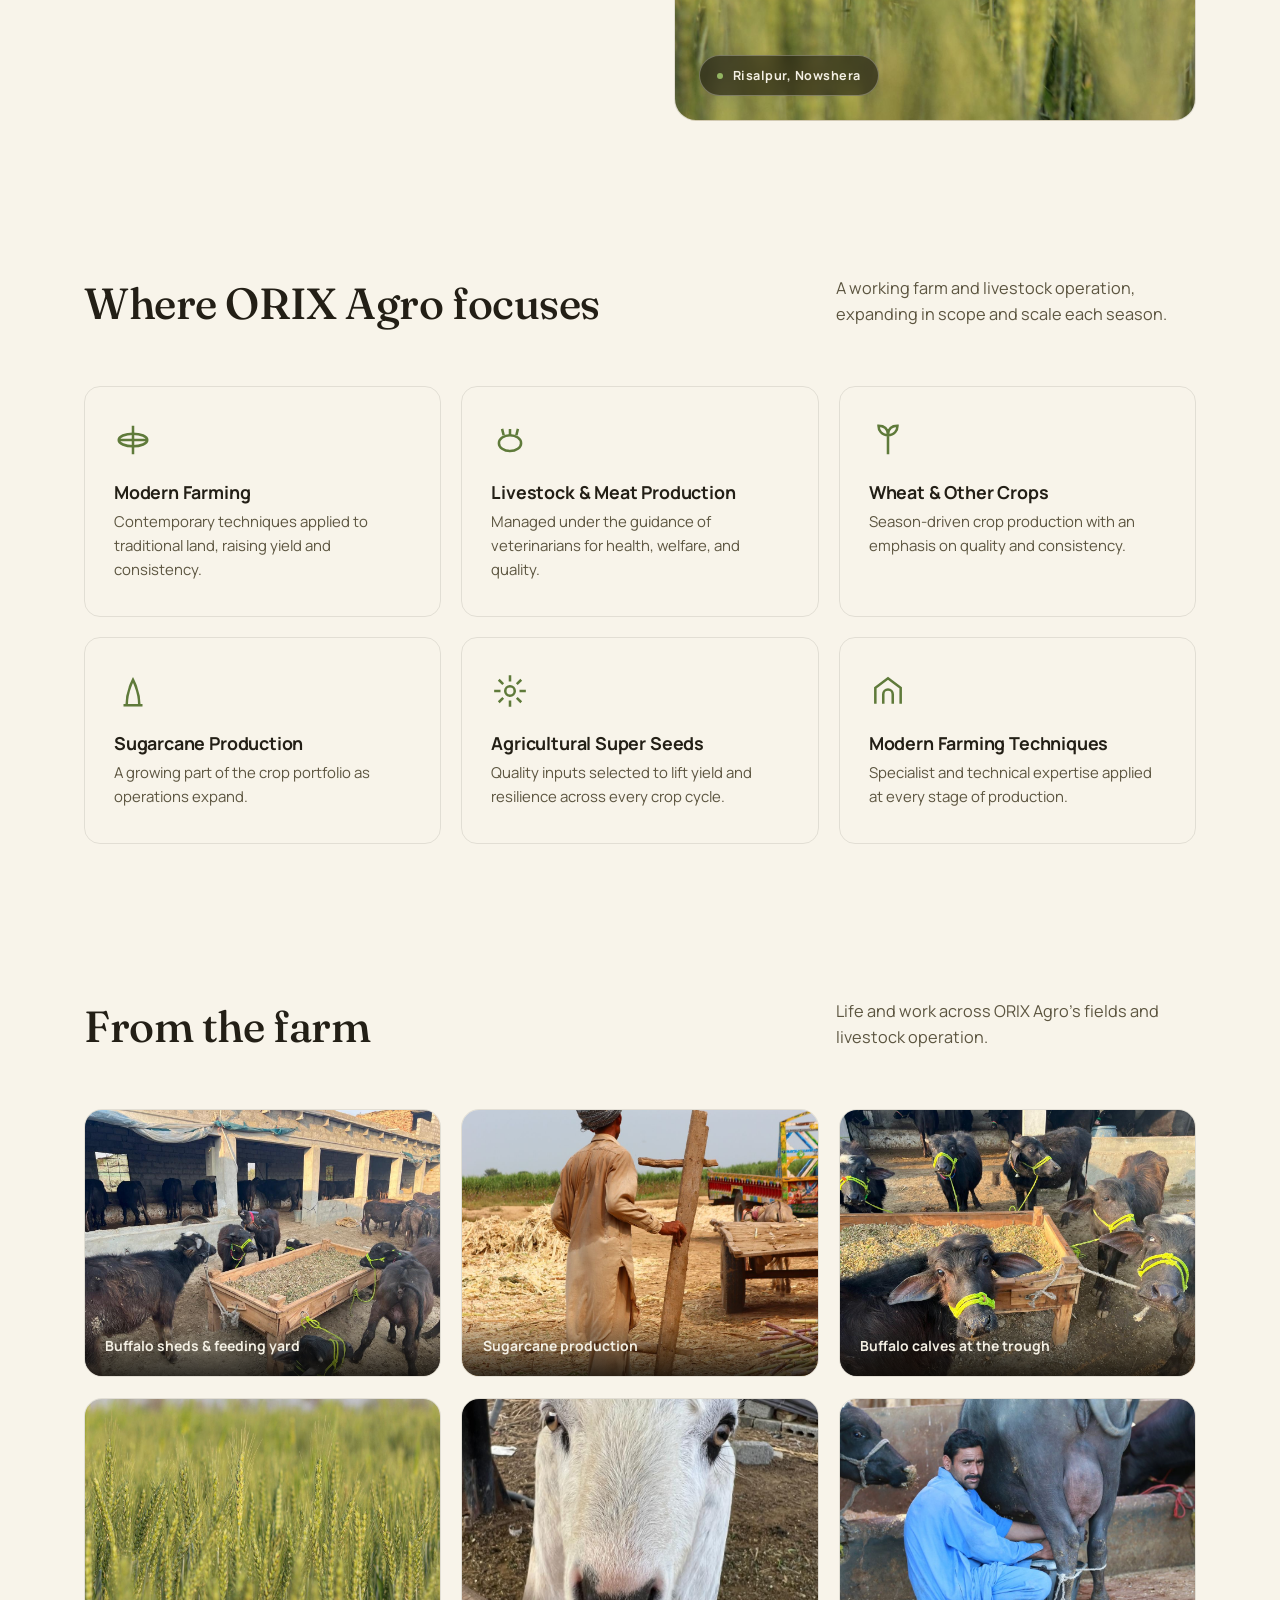
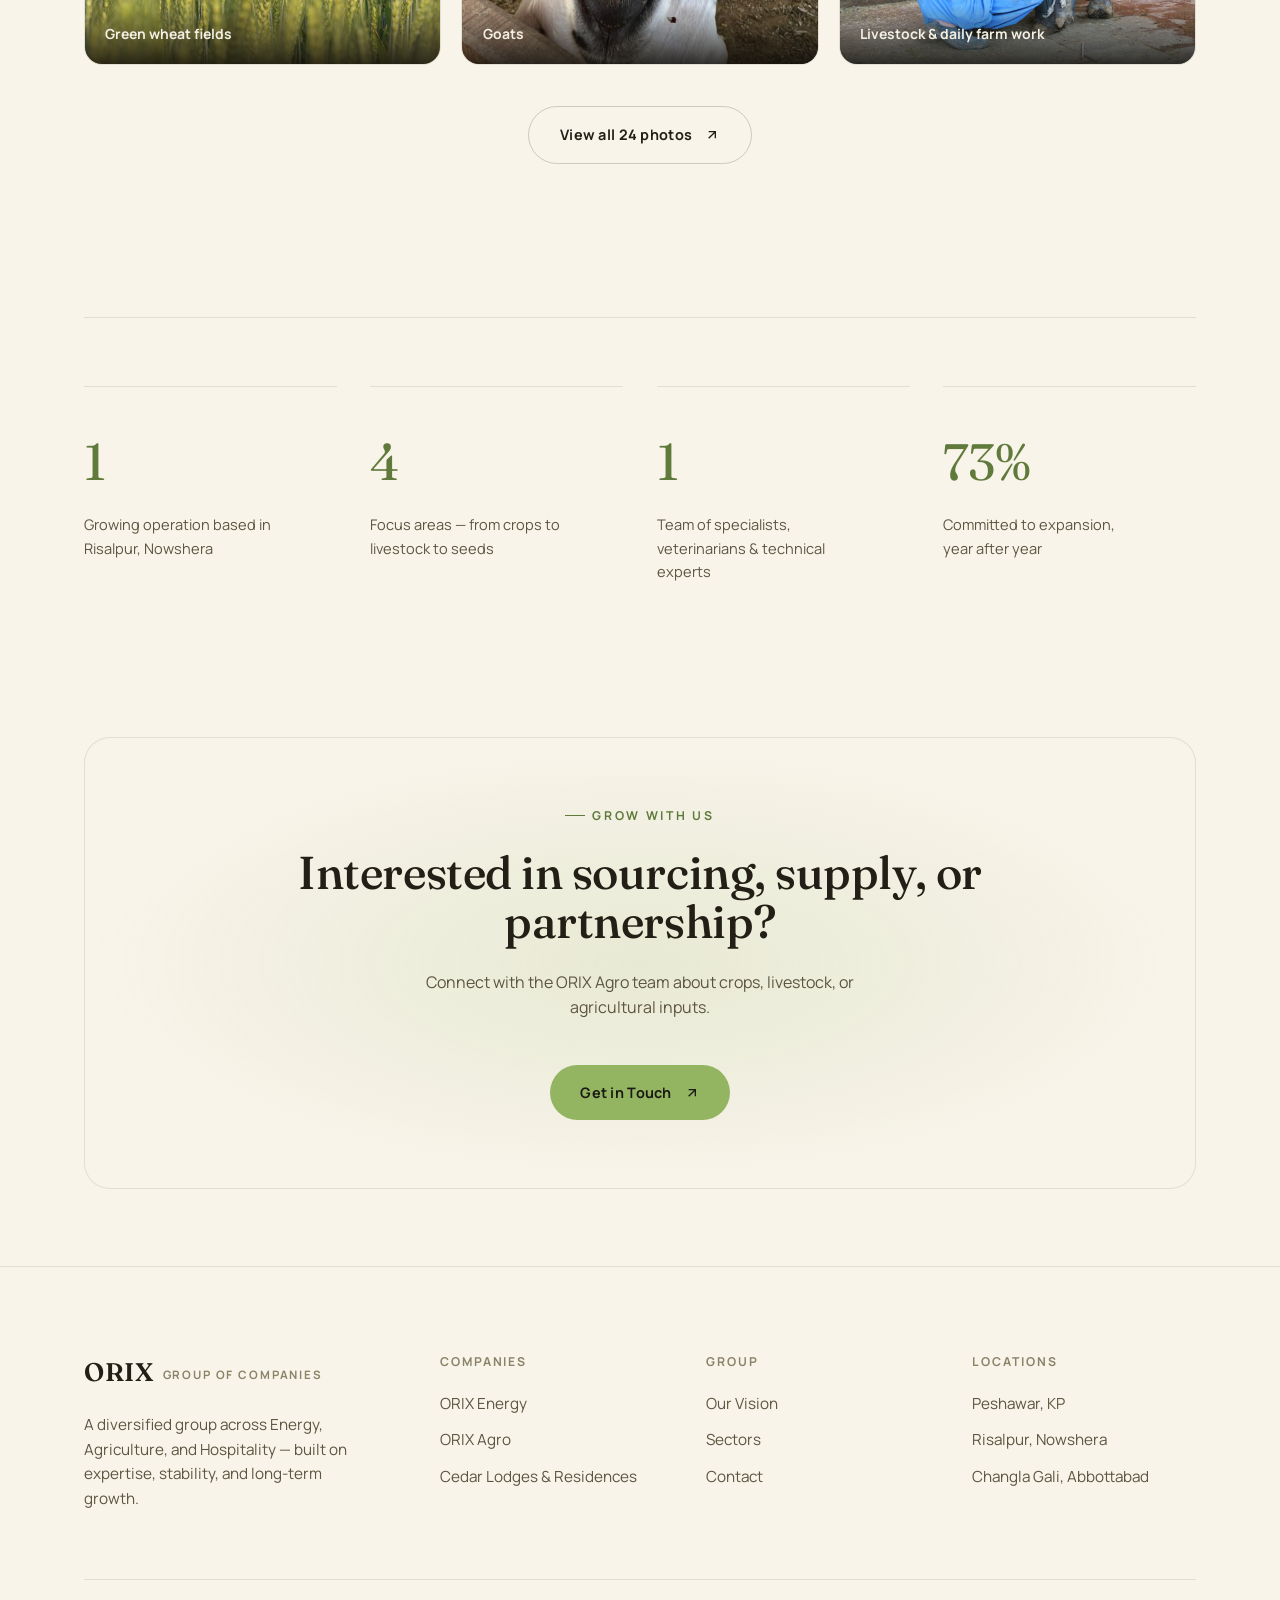
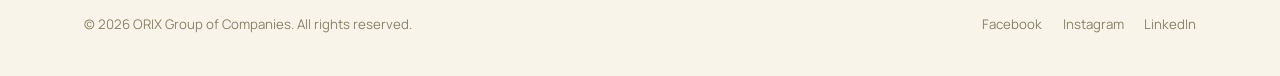
==== commit dd042d50: "Drive all galleries from one photo list; sector pages preview and link to the gallery js/gallery-dat" ====
--- a/agro.html
+++ b/agro.html
@@ -147,91 +147,23 @@
       <h2 class="reveal">From the farm</h2>
       <p class="reveal" style="--d:80ms">Life and work across ORIX Agro's fields and livestock operation.</p>
     </div>
-    <div class="gallery-grid">
-      <div class="gallery-item reveal" data-group="gal">
-        <img src="assets/agro/sugarcane.jpg" alt="Farmer working in a sugarcane field" loading="lazy">
-        <div class="cap">Sugarcane production</div>
-      </div>
-      <div class="gallery-item reveal" data-group="gal" style="--d:80ms">
-        <img src="assets/agro/livestock.jpg" alt="Cattle grazing in a Punjab field" loading="lazy">
-        <div class="cap">Livestock &amp; grazing land</div>
-      </div>
-      <div class="gallery-item reveal" data-group="gal" style="--d:160ms">
-        <img src="assets/agro/livestock-milking.jpg" alt="Farm worker milking livestock at ORIX Agro" loading="lazy">
-        <div class="cap">Livestock &amp; daily farm work</div>
-      </div>
+    <div class="gallery-grid" data-gallery-preview="agro" data-limit="6">
       <div class="gallery-item reveal" data-group="gal">
         <img src="assets/agro/farm/buffalo-sheds.jpg" alt="Buffalo sheds with wooden feed troughs in the yard at ORIX Agro" loading="lazy">
         <div class="cap">Buffalo sheds &amp; feeding yard</div>
       </div>
       <div class="gallery-item reveal" data-group="gal" style="--d:80ms">
+        <img src="assets/agro/sugarcane.jpg" alt="Farmer working in a sugarcane field" loading="lazy">
+        <div class="cap">Sugarcane production</div>
+      </div>
+      <div class="gallery-item reveal" data-group="gal" style="--d:160ms">
         <img src="assets/agro/farm/buffalo-calves-trough.jpg" alt="Buffalo calves in green halters at the feed trough" loading="lazy">
         <div class="cap">Buffalo calves at the trough</div>
       </div>
-      <div class="gallery-item reveal" data-group="gal" style="--d:160ms">
-        <img src="assets/agro/farm/white-goat.jpg" alt="White goat looking over a wooden fence" loading="lazy">
-        <div class="cap">Goats</div>
-      </div>
-      <div class="gallery-item reveal" data-group="gal">
-        <img src="assets/agro/farm/cattle-resting.jpg" alt="Black-and-white cattle resting inside the shed" loading="lazy">
-        <div class="cap">Cattle resting in the shed</div>
-      </div>
-      <div class="gallery-item reveal" data-group="gal" style="--d:80ms">
-        <img src="assets/agro/farm/buffalo-calf-closeup.jpg" alt="Close-up of a buffalo calf in a red halter" loading="lazy">
-        <div class="cap">Up close with a buffalo calf</div>
-      </div>
-      <div class="gallery-item reveal" data-group="gal" style="--d:160ms">
-        <img src="assets/agro/farm/buffalo-yard.jpg" alt="Buffalo yard with sheds and a feed trough under open sky" loading="lazy">
-        <div class="cap">The buffalo yard</div>
-      </div>
-      <div class="gallery-item reveal" data-group="gal">
-        <img src="assets/agro/farm/goat-closeup.jpg" alt="Close-up of a white goat with dark horns" loading="lazy">
-        <div class="cap">Goat, up close</div>
-      </div>
-      <div class="gallery-item reveal" data-group="gal" style="--d:80ms">
-        <img src="assets/agro/farm/buffalo-herd-feeding.jpg" alt="Buffalo herd gathered around the feed trough" loading="lazy">
-        <div class="cap">Feeding time</div>
-      </div>
-      <div class="gallery-item reveal" data-group="gal" style="--d:160ms">
-        <img src="assets/agro/farm/friesian-calf.jpg" alt="Black-and-white calf beside a wooden fence" loading="lazy">
-        <div class="cap">Young cattle</div>
-      </div>
-      <div class="gallery-item reveal" data-group="gal">
-        <img src="assets/agro/farm/buffalo-shed-interior.jpg" alt="Row of buffalo feeding along the wall inside the shed" loading="lazy">
-        <div class="cap">Inside the buffalo shed</div>
-      </div>
-      <div class="gallery-item reveal" data-group="gal" style="--d:80ms">
-        <img src="assets/agro/farm/buffalo-calf.jpg" alt="Buffalo calf in a green halter at the trough" loading="lazy">
-        <div class="cap">Buffalo calf</div>
-      </div>
-      <div class="gallery-item reveal" data-group="gal" style="--d:160ms">
-        <img src="assets/agro/farm/goat-feed-rail.jpg" alt="Goat feeding through a wooden rail" loading="lazy">
-        <div class="cap">Goat at the feed rail</div>
-      </div>
-      <div class="gallery-item reveal" data-group="gal">
-        <img src="assets/agro/farm/buffalo-shed-row.jpg" alt="Buffalo lined up along the feeding row outside the shed" loading="lazy">
-        <div class="cap">The feeding row</div>
-      </div>
-      <div class="gallery-item reveal" data-group="gal" style="--d:80ms">
-        <img src="assets/agro/farm/buffalo-calves-halters.jpg" alt="Buffalo calves in coloured halters by the trough" loading="lazy">
-        <div class="cap">Calves in training halters</div>
-      </div>
-      <div class="gallery-item reveal" data-group="gal" style="--d:160ms">
-        <img src="assets/agro/farm/goat-at-fence.jpg" alt="White goat standing behind a wooden fence" loading="lazy">
-        <div class="cap">Goat at the fence</div>
-      </div>
-      <div class="gallery-item reveal" data-group="gal">
-        <img src="assets/agro/farm/buffalo-calf-trough.jpg" alt="Buffalo calf in front of the feed trough" loading="lazy">
-        <div class="cap">At the feed trough</div>
-      </div>
-      <div class="gallery-item reveal" data-group="gal" style="--d:80ms">
-        <img src="assets/agro/farm/buffalo-calves-feeding.jpg" alt="Young buffalo feeding together outside the shed" loading="lazy">
-        <div class="cap">Young buffalo feeding</div>
-      </div>
-      <div class="gallery-item reveal" data-group="gal" style="--d:160ms">
-        <img src="assets/agro/farm/goat-portrait.jpg" alt="White goat with dark horns in its pen" loading="lazy">
-        <div class="cap">In the goat pen</div>
-      </div>
+    </div>
+    <div class="gallery-more reveal">
+      <a href="gallery.html#agro" class="btn btn-ghost"><span>View all <span data-gallery-count="agro">photos</span></span>
+        <svg viewBox="0 0 24 24" fill="none" stroke="currentColor" stroke-width="2"><path d="M7 17L17 7M7 7h10v10"/></svg></a>
     </div>
   </div>
 </section>
@@ -315,6 +247,7 @@
   </div>
 </footer>
 
+<script src="js/gallery-data.js"></script>
 <script src="js/main.js"></script>
 </body>
 </html>
--- a/css/style.css
+++ b/css/style.css
@@ -796,6 +796,17 @@
   transition:transform .7s var(--ease);
 }
 .gallery-item:hover img{transform:scale(1.08);}
+.gallery-more{
+  display:flex;
+  justify-content:center;
+  margin-top:2.4rem;
+}
+/* btn-ghost is built for the dark hero; this one sits on the page */
+.gallery-more .btn-ghost{
+  border-color:var(--line-strong);
+  color:var(--paper);
+}
+.gallery-more .btn-ghost:hover{border-color:var(--accent);color:var(--accent-text);}
 .gallery-item .cap{
   position:absolute;
   left:0;right:0;bottom:0;
